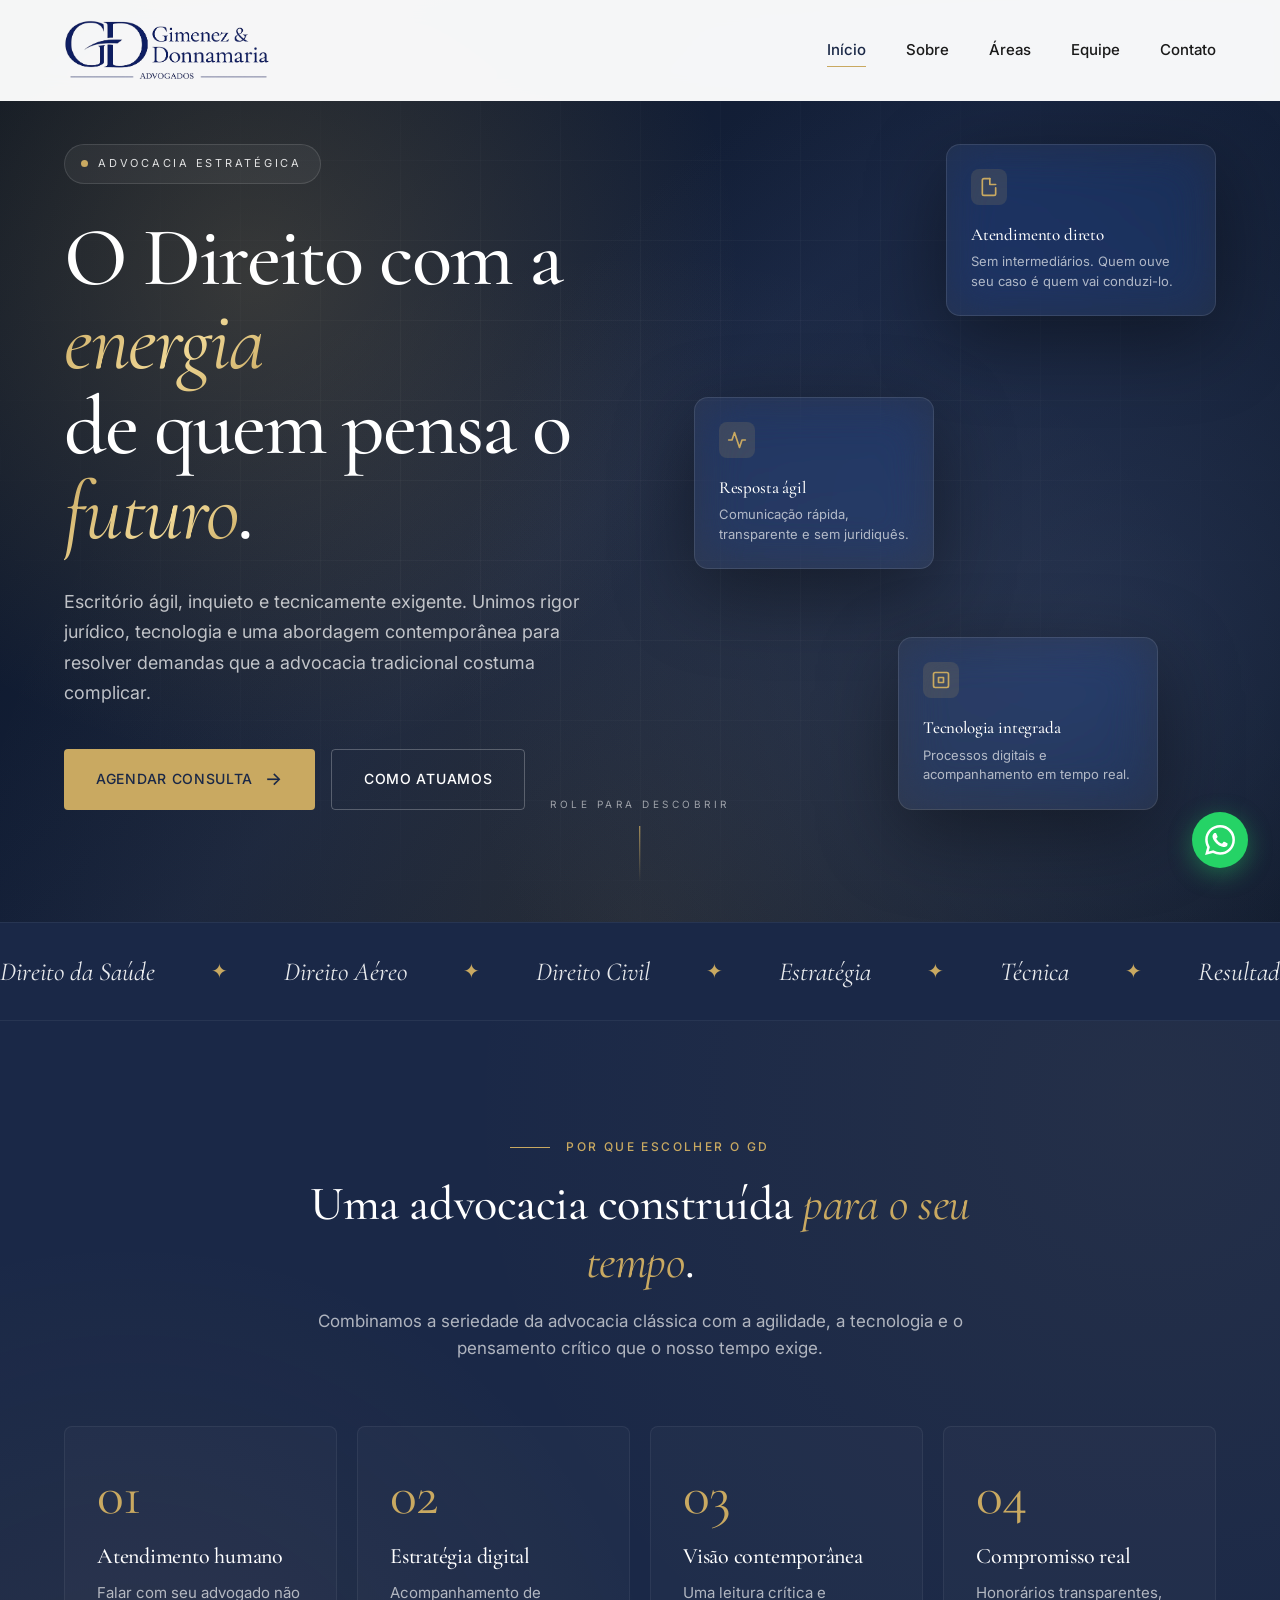
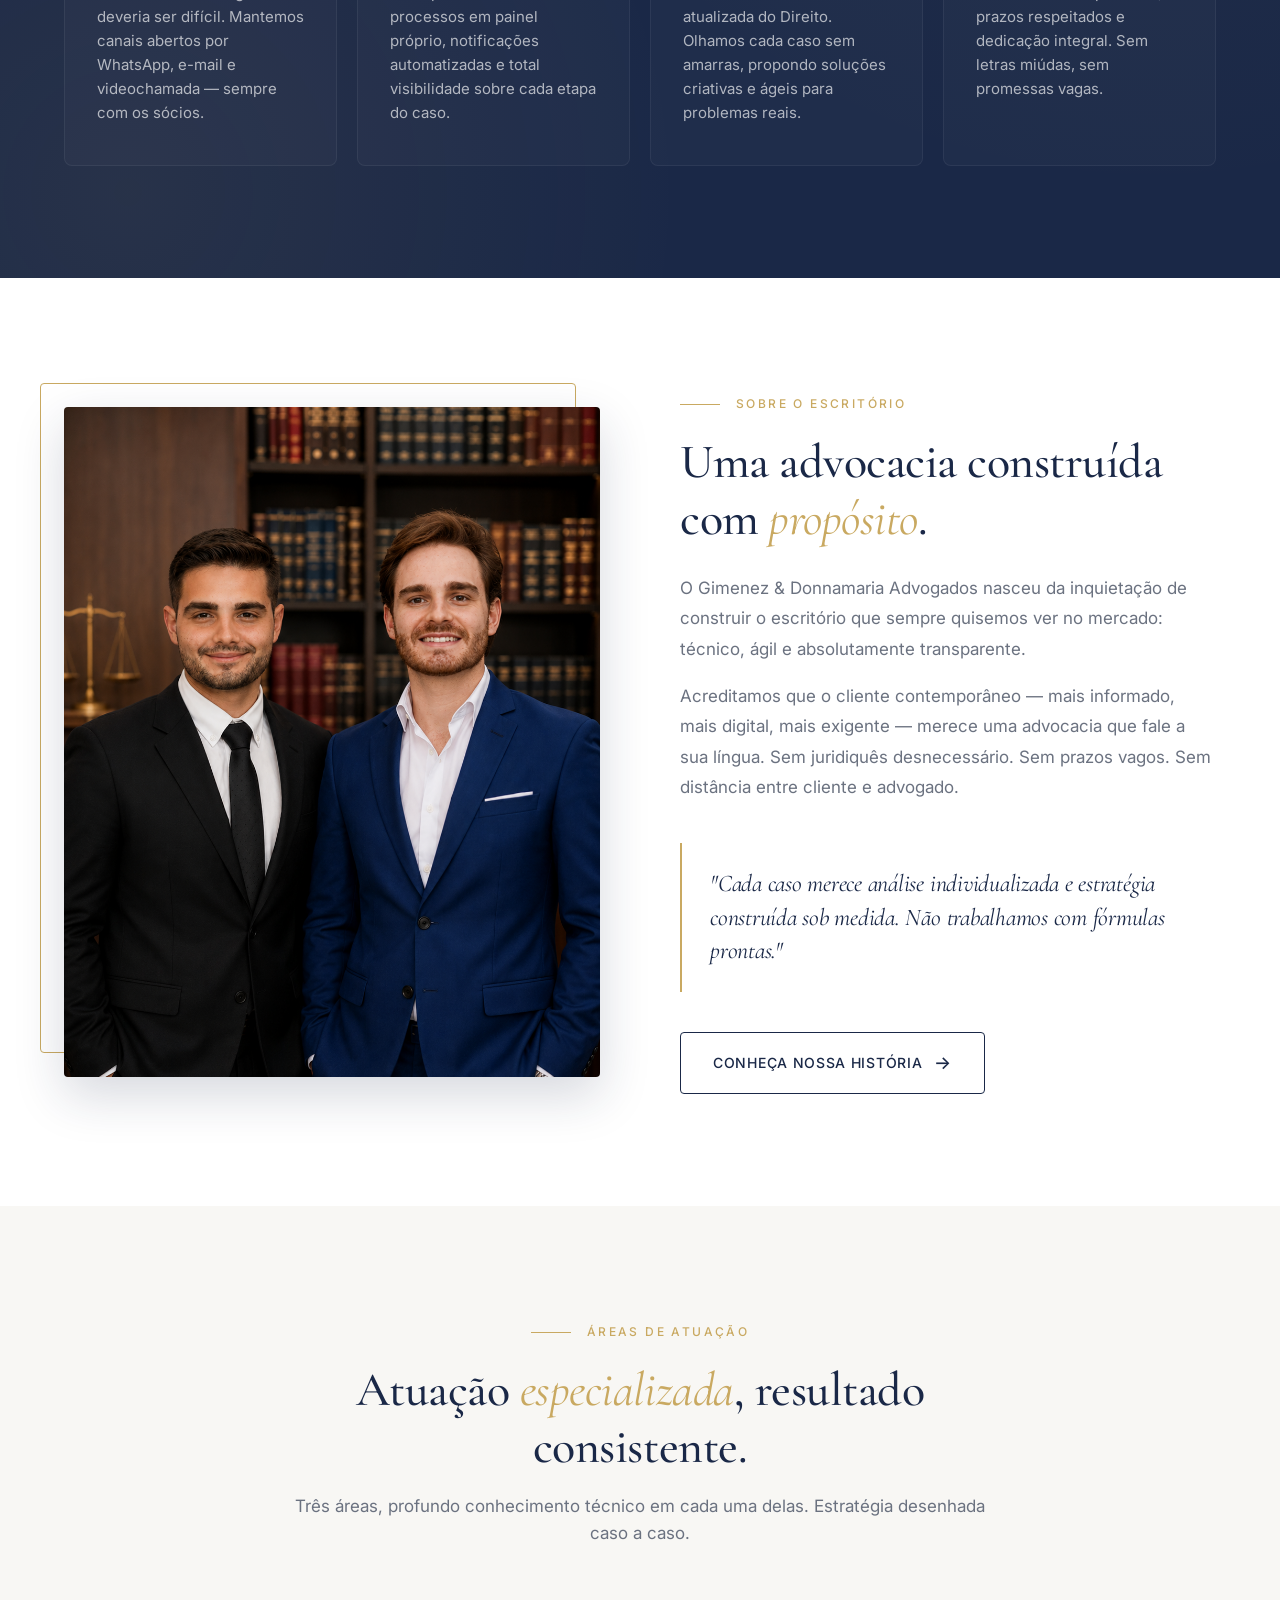
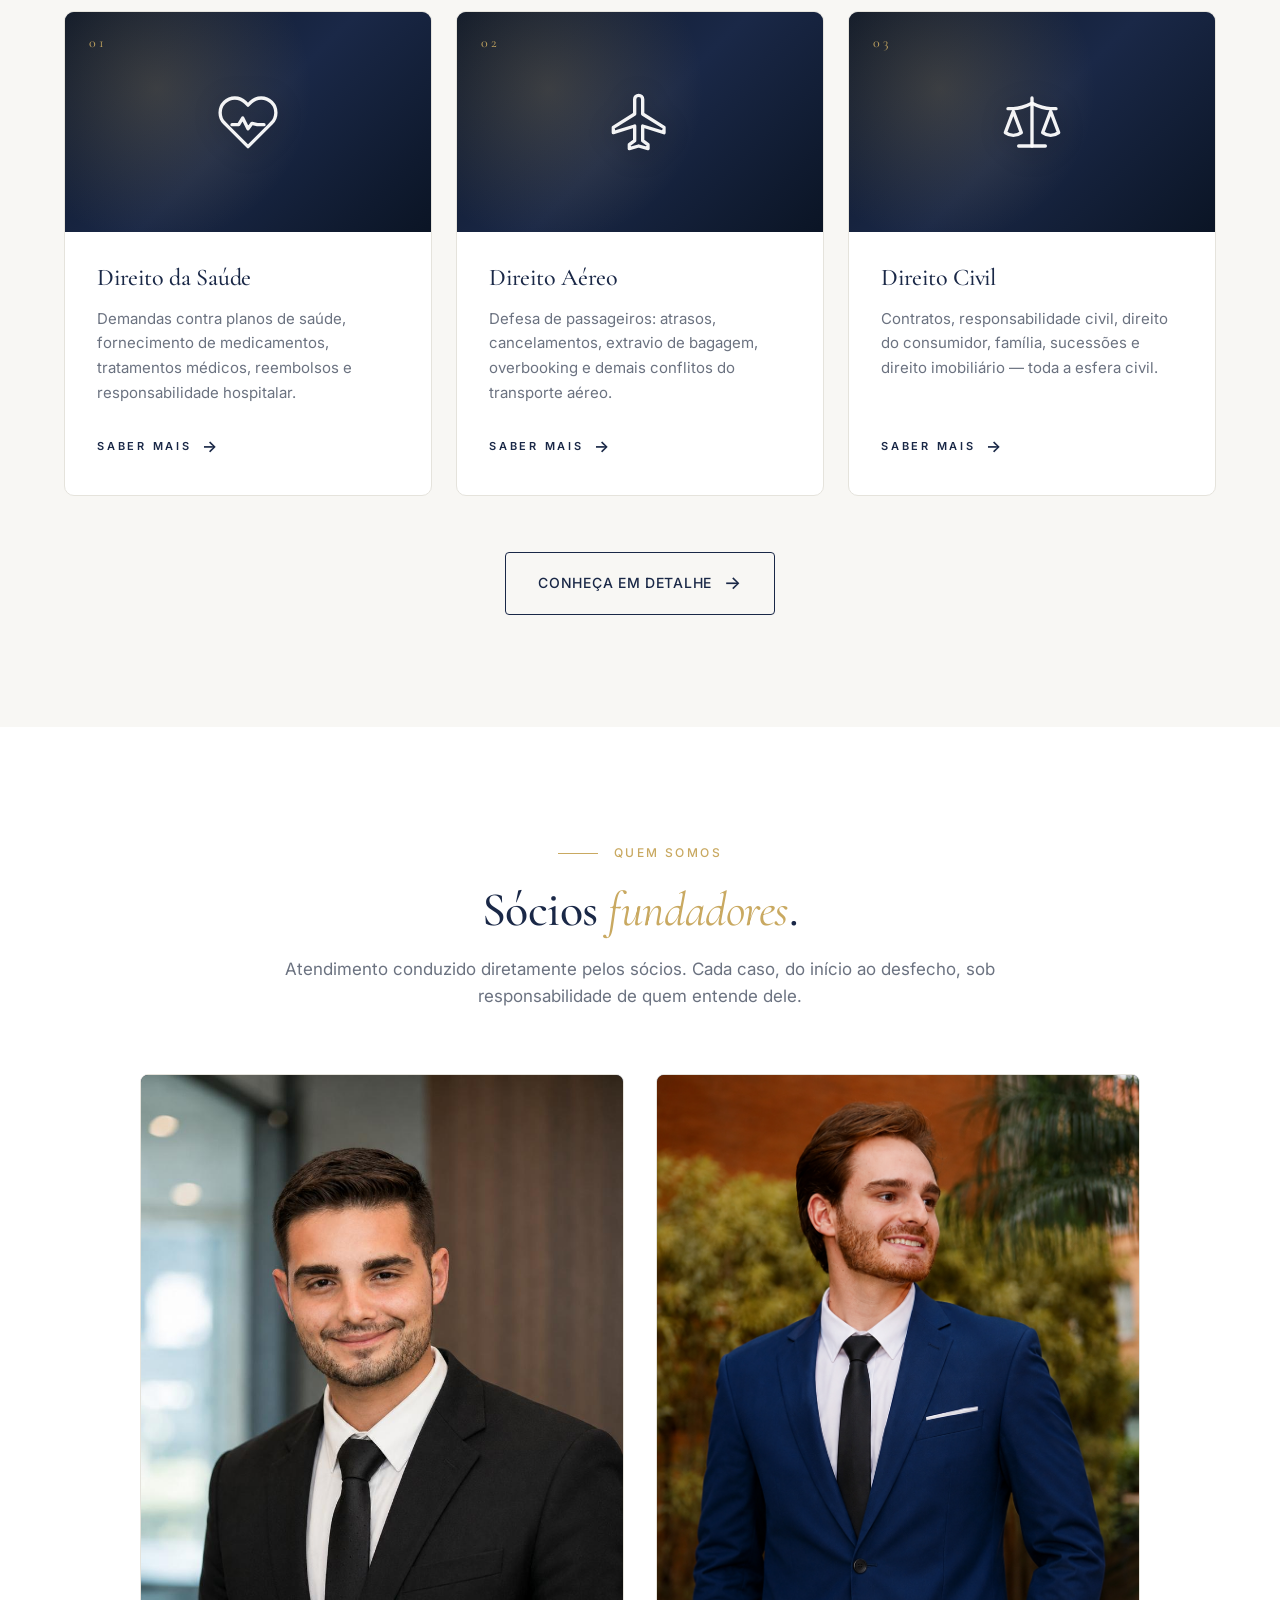
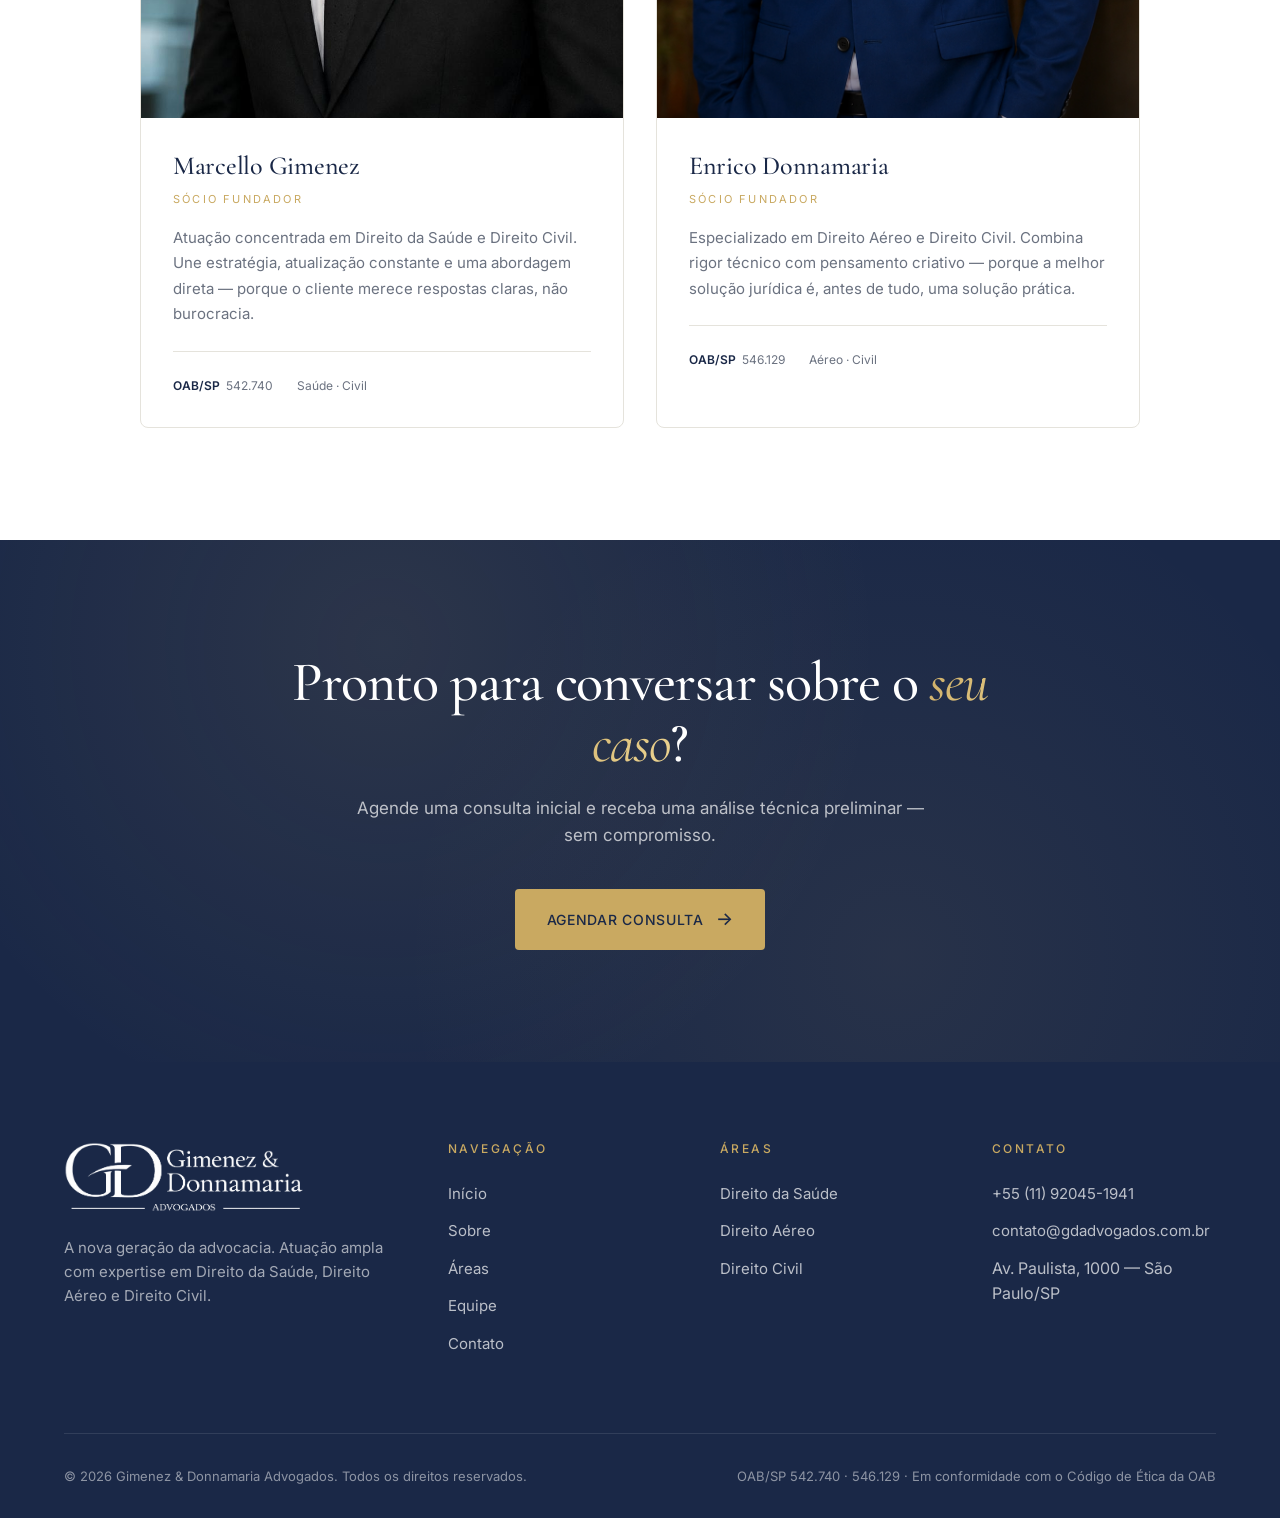
==== index.html @ 7b891963 "Site institucional Gimenez & Donnamaria Advogados Site estático em HTML/CSS para o escritório, com 5" ====
<!DOCTYPE html>
<html lang="pt-BR">
<head>
  <meta charset="UTF-8">
  <meta name="viewport" content="width=device-width, initial-scale=1.0">
  <meta name="description" content="Gimenez & Donnamaria Advogados — a nova geração da advocacia. Técnica, agilidade e inovação no Direito da Saúde, Direito Aéreo e Direito Civil.">
  <title>Gimenez &amp; Donnamaria Advogados &mdash; Nova geração da advocacia</title>
  <link rel="stylesheet" href="css/style.css">
  <link rel="preconnect" href="https://fonts.googleapis.com">
  <link rel="preconnect" href="https://fonts.gstatic.com" crossorigin>
</head>
<body>

  <!-- ====== HEADER ====== -->
  <header class="site-header">
    <div class="container">
      <a href="index.html" class="logo" aria-label="Gimenez & Donnamaria Advogados">
        <img src="assets/logo.png" alt="Gimenez & Donnamaria Advogados" onerror="this.style.display='none'; this.nextElementSibling.style.display='block';">
        <span class="logo-fallback" style="display:none;">
          Gimenez &amp; Donnamaria
          <small>Advogados</small>
        </span>
      </a>

      <input type="checkbox" id="nav-toggle" class="menu-toggle" hidden>
      <label for="nav-toggle" class="menu-icon" aria-label="Abrir menu">
        <span></span><span></span><span></span>
      </label>

      <ul class="nav-menu">
        <li><a href="index.html" class="active">Início</a></li>
        <li><a href="sobre.html">Sobre</a></li>
        <li><a href="areas.html">Áreas</a></li>
        <li><a href="equipe.html">Equipe</a></li>
        <li><a href="contato.html">Contato</a></li>
      </ul>
    </div>
  </header>

  <!-- ====== HERO (dark + vídeo) ====== -->
  <section class="hero-dark">

    <!-- Vídeo de fundo. Coloque seu arquivo em assets/hero-video.mp4 -->
    <video class="hero-video" autoplay muted loop playsinline preload="metadata"
           poster="https://images.unsplash.com/photo-1486406146926-c627a92ad1ab?auto=format&fit=crop&w=2070&q=80">
      <source src="assets/hero-video.mp4" type="video/mp4">
    </video>

    <!-- Camadas de overlay -->
    <div class="hero-overlay"></div>
    <div class="hero-grid-lines"></div>
    <div class="hero-mesh"></div>

    <div class="container">
      <div class="hero-content-dark">
        <div class="hero-badge">
          <span class="dot"></span>
          <span>Advocacia estratégica</span>
        </div>

        <h1>
          O Direito com a <em>energia</em><br>
          de quem pensa o <em>futuro</em>.
        </h1>

        <p class="hero-lead">
          Escritório ágil, inquieto e tecnicamente exigente. Unimos rigor jurídico, tecnologia e uma abordagem contemporânea para resolver demandas que a advocacia tradicional costuma complicar.
        </p>

        <div class="hero-actions">
          <a href="contato.html" class="btn btn-primary btn-arrow">Agendar consulta</a>
          <a href="areas.html" class="btn btn-outline">Como atuamos</a>
        </div>
      </div>

      <!-- Cards flutuantes glass -->
      <div class="hero-cards" aria-hidden="true">
        <div class="hero-card hero-card-1">
          <div class="hero-card-icon">
            <svg viewBox="0 0 24 24" fill="none" stroke="currentColor" stroke-width="2" stroke-linecap="round" stroke-linejoin="round">
              <polyline points="13 2 13 9 20 9"/>
              <path d="M20 13v7a2 2 0 01-2 2H6a2 2 0 01-2-2V4a2 2 0 012-2h7"/>
            </svg>
          </div>
          <div class="hero-card-title">Atendimento direto</div>
          <p class="hero-card-desc">Sem intermediários. Quem ouve seu caso é quem vai conduzi-lo.</p>
        </div>

        <div class="hero-card hero-card-2">
          <div class="hero-card-icon">
            <svg viewBox="0 0 24 24" fill="none" stroke="currentColor" stroke-width="2" stroke-linecap="round" stroke-linejoin="round">
              <polyline points="22 12 18 12 15 21 9 3 6 12 2 12"/>
            </svg>
          </div>
          <div class="hero-card-title">Resposta ágil</div>
          <p class="hero-card-desc">Comunicação rápida, transparente e sem juridiquês.</p>
        </div>

        <div class="hero-card hero-card-3">
          <div class="hero-card-icon">
            <svg viewBox="0 0 24 24" fill="none" stroke="currentColor" stroke-width="2" stroke-linecap="round" stroke-linejoin="round">
              <rect x="3" y="3" width="18" height="18" rx="2"/>
              <path d="M9 9h6v6H9z"/>
            </svg>
          </div>
          <div class="hero-card-title">Tecnologia integrada</div>
          <p class="hero-card-desc">Processos digitais e acompanhamento em tempo real.</p>
        </div>
      </div>
    </div>

    <div class="hero-scroll" aria-hidden="true">
      <span>Role para descobrir</span>
    </div>
  </section>

  <!-- ====== MARQUEE ====== -->
  <div class="marquee" aria-hidden="true">
    <div class="marquee-track">
      <span>Direito da Saúde</span><span class="sep">✦</span>
      <span>Direito Aéreo</span><span class="sep">✦</span>
      <span>Direito Civil</span><span class="sep">✦</span>
      <span>Estratégia</span><span class="sep">✦</span>
      <span>Técnica</span><span class="sep">✦</span>
      <span>Resultado</span><span class="sep">✦</span>
      <span>Direito da Saúde</span><span class="sep">✦</span>
      <span>Direito Aéreo</span><span class="sep">✦</span>
      <span>Direito Civil</span><span class="sep">✦</span>
      <span>Estratégia</span><span class="sep">✦</span>
      <span>Técnica</span><span class="sep">✦</span>
      <span>Resultado</span><span class="sep">✦</span>
    </div>
  </div>

  <!-- ====== DIFERENCIAIS / Nova Geração ====== -->
  <section class="diferenciais">
    <div class="container">
      <div class="section-header reveal">
        <span class="eyebrow">Por que escolher o GD</span>
        <h2>Uma advocacia construída <em style="font-family:var(--serif);font-style:italic;color:var(--gold);font-weight:400;">para o seu tempo</em>.</h2>
        <p>Combinamos a seriedade da advocacia clássica com a agilidade, a tecnologia e o pensamento crítico que o nosso tempo exige.</p>
      </div>

      <div class="dif-grid">
        <article class="dif-card reveal">
          <div class="dif-number">01</div>
          <h3>Atendimento humano</h3>
          <p>Falar com seu advogado não deveria ser difícil. Mantemos canais abertos por WhatsApp, e-mail e videochamada — sempre com os sócios.</p>
        </article>

        <article class="dif-card reveal">
          <div class="dif-number">02</div>
          <h3>Estratégia digital</h3>
          <p>Acompanhamento de processos em painel próprio, notificações automatizadas e total visibilidade sobre cada etapa do caso.</p>
        </article>

        <article class="dif-card reveal">
          <div class="dif-number">03</div>
          <h3>Visão contemporânea</h3>
          <p>Uma leitura crítica e atualizada do Direito. Olhamos cada caso sem amarras, propondo soluções criativas e ágeis para problemas reais.</p>
        </article>

        <article class="dif-card reveal">
          <div class="dif-number">04</div>
          <h3>Compromisso real</h3>
          <p>Honorários transparentes, prazos respeitados e dedicação integral. Sem letras miúdas, sem promessas vagas.</p>
        </article>
      </div>
    </div>
  </section>

  <!-- ====== SOBRE PREVIEW ====== -->
  <section class="about-preview">
    <div class="container">
      <div class="about-grid">
        <div class="about-image reveal">
          <img src="assets/socios.png" alt="Marcello Gimenez e Enrico Donnamaria — sócios fundadores do Gimenez & Donnamaria Advogados">
        </div>
        <div class="about-content reveal">
          <span class="eyebrow">Sobre o escritório</span>
          <h2>Uma advocacia construída com <em style="font-family:var(--serif);font-style:italic;color:var(--gold);font-weight:400;">propósito</em>.</h2>
          <p>
            O Gimenez &amp; Donnamaria Advogados nasceu da inquietação de construir o escritório que sempre quisemos ver no mercado: técnico, ágil e absolutamente transparente.
          </p>
          <p>
            Acreditamos que o cliente contemporâneo &mdash; mais informado, mais digital, mais exigente &mdash; merece uma advocacia que fale a sua língua. Sem juridiquês desnecessário. Sem prazos vagos. Sem distância entre cliente e advogado.
          </p>

          <blockquote class="about-quote">
            "Cada caso merece análise individualizada e estratégia construída sob medida. Não trabalhamos com fórmulas prontas."
          </blockquote>

          <div style="margin-top: 2.5rem;">
            <a href="sobre.html" class="btn btn-outline btn-arrow">Conheça nossa história</a>
          </div>
        </div>
      </div>
    </div>
  </section>

  <!-- ====== ÁREAS ====== -->
  <section class="areas">
    <div class="container">
      <div class="section-header reveal">
        <span class="eyebrow">Áreas de atuação</span>
        <h2>Atuação <em style="font-family:var(--serif);font-style:italic;color:var(--gold);font-weight:400;">especializada</em>, resultado consistente.</h2>
        <p>Três áreas, profundo conhecimento técnico em cada uma delas. Estratégia desenhada caso a caso.</p>
      </div>

      <div class="areas-grid-rich">
        <a href="areas.html#saude" class="area-card-rich reveal">
          <div class="area-card-rich-visual" style="background-image: url('https://images.unsplash.com/photo-1576091160399-112ba8d25d1d?auto=format&amp;fit=crop&amp;w=1200&amp;q=80')">
            <span class="area-card-rich-num">01</span>
            <svg class="area-card-rich-icon" viewBox="0 0 24 24" fill="none" stroke="currentColor" stroke-width="1.25" stroke-linecap="round" stroke-linejoin="round" aria-hidden="true">
              <path d="M20.84 4.61a5.5 5.5 0 00-7.78 0L12 5.67l-1.06-1.06a5.5 5.5 0 00-7.78 7.78l1.06 1.06L12 21.23l7.78-7.78 1.06-1.06a5.5 5.5 0 000-7.78z"/>
              <polyline points="6 13 8.5 13 10 10.5 12 14.5 13.5 12.5 15.5 13 18 13"/>
            </svg>
          </div>
          <div class="area-card-rich-body">
            <h3>Direito da Saúde</h3>
            <p>Demandas contra planos de saúde, fornecimento de medicamentos, tratamentos médicos, reembolsos e responsabilidade hospitalar.</p>
            <span class="area-card-rich-link">Saber mais</span>
          </div>
        </a>

        <a href="areas.html#aereo" class="area-card-rich reveal">
          <div class="area-card-rich-visual" style="background-image: url('https://images.unsplash.com/photo-1436491865332-7a61a109cc05?auto=format&amp;fit=crop&amp;w=1200&amp;q=80')">
            <span class="area-card-rich-num">02</span>
            <svg class="area-card-rich-icon" viewBox="0 0 24 24" fill="none" stroke="currentColor" stroke-width="1.25" stroke-linecap="round" stroke-linejoin="round" aria-hidden="true">
              <path d="M21 16v-2L13 9V3.5a1.5 1.5 0 00-3 0V9L2 14v2l8-2.5V19l-2 1.5V22l3.5-1 3.5 1v-1.5L13 19v-5.5L21 16z"/>
            </svg>
          </div>
          <div class="area-card-rich-body">
            <h3>Direito Aéreo</h3>
            <p>Defesa de passageiros: atrasos, cancelamentos, extravio de bagagem, overbooking e demais conflitos do transporte aéreo.</p>
            <span class="area-card-rich-link">Saber mais</span>
          </div>
        </a>

        <a href="areas.html#civil" class="area-card-rich reveal">
          <div class="area-card-rich-visual" style="background-image: url('https://images.unsplash.com/photo-1589994965851-a8f479c573a9?auto=format&amp;fit=crop&amp;w=1200&amp;q=80')">
            <span class="area-card-rich-num">03</span>
            <svg class="area-card-rich-icon" viewBox="0 0 24 24" fill="none" stroke="currentColor" stroke-width="1.25" stroke-linecap="round" stroke-linejoin="round" aria-hidden="true">
              <path d="M16 16l3-8 3 8c-.87.65-1.92 1-3 1s-2.13-.35-3-1z"/>
              <path d="M2 16l3-8 3 8c-.87.65-1.92 1-3 1s-2.13-.35-3-1z"/>
              <path d="M7 21h10"/>
              <path d="M12 3v18"/>
              <path d="M3 7h2c2 0 5-1 7-2 2 1 5 2 7 2h2"/>
            </svg>
          </div>
          <div class="area-card-rich-body">
            <h3>Direito Civil</h3>
            <p>Contratos, responsabilidade civil, direito do consumidor, família, sucessões e direito imobiliário &mdash; toda a esfera civil.</p>
            <span class="area-card-rich-link">Saber mais</span>
          </div>
        </a>
      </div>

      <div style="text-align:center; margin-top: 3.5rem;">
        <a href="areas.html" class="btn btn-outline btn-arrow">Conheça em detalhe</a>
      </div>
    </div>
  </section>

  <!-- ====== EQUIPE ====== -->
  <section class="team">
    <div class="container">
      <div class="section-header reveal">
        <span class="eyebrow">Quem somos</span>
        <h2>Sócios <em style="font-family:var(--serif);font-style:italic;color:var(--gold);font-weight:400;">fundadores</em>.</h2>
        <p>Atendimento conduzido diretamente pelos sócios. Cada caso, do início ao desfecho, sob responsabilidade de quem entende dele.</p>
      </div>

      <div class="team-grid-modern">
        <div class="team-card-modern reveal">
          <div class="team-photo-modern">
            <img src="assets/marcello.jpg" alt="Marcello Gimenez — Sócio fundador">
          </div>
          <div class="team-info">
            <h3>Marcello Gimenez</h3>
            <span class="team-role">Sócio fundador</span>
            <p>Atuação concentrada em Direito da Saúde e Direito Civil. Une estratégia, atualização constante e uma abordagem direta &mdash; porque o cliente merece respostas claras, não burocracia.</p>
            <div class="team-meta">
              <span><strong>OAB/SP</strong> 542.740</span>
              <span>Saúde &middot; Civil</span>
            </div>
          </div>
        </div>

        <div class="team-card-modern reveal">
          <div class="team-photo-modern">
            <img src="assets/enrico.png" alt="Enrico Donnamaria — Sócio fundador">
          </div>
          <div class="team-info">
            <h3>Enrico Donnamaria</h3>
            <span class="team-role">Sócio fundador</span>
            <p>Especializado em Direito Aéreo e Direito Civil. Combina rigor técnico com pensamento criativo &mdash; porque a melhor solução jurídica é, antes de tudo, uma solução prática.</p>
            <div class="team-meta">
              <span><strong>OAB/SP</strong> 546.129</span>
              <span>Aéreo &middot; Civil</span>
            </div>
          </div>
        </div>
      </div>
    </div>
  </section>

  <!-- ====== CTA ====== -->
  <section class="cta-band">
    <div class="container">
      <div class="reveal">
        <h2>Pronto para conversar sobre o <em>seu caso</em>?</h2>
        <p>Agende uma consulta inicial e receba uma análise técnica preliminar &mdash; sem compromisso.</p>
        <a href="contato.html" class="btn btn-primary btn-arrow">Agendar consulta</a>
      </div>
    </div>
  </section>

  <!-- ====== FOOTER ====== -->
  <footer class="site-footer">
    <div class="container">
      <div class="footer-grid">
        <div class="footer-brand">
          <img src="assets/logo.png" alt="Gimenez & Donnamaria Advogados" onerror="this.style.display='none';">
          <p>A nova geração da advocacia. Atuação ampla com expertise em Direito da Saúde, Direito Aéreo e Direito Civil.</p>
        </div>

        <div>
          <h4 class="footer-title">Navegação</h4>
          <ul class="footer-links">
            <li><a href="index.html">Início</a></li>
            <li><a href="sobre.html">Sobre</a></li>
            <li><a href="areas.html">Áreas</a></li>
            <li><a href="equipe.html">Equipe</a></li>
            <li><a href="contato.html">Contato</a></li>
          </ul>
        </div>

        <div>
          <h4 class="footer-title">Áreas</h4>
          <ul class="footer-links">
            <li><a href="areas.html#saude">Direito da Saúde</a></li>
            <li><a href="areas.html#aereo">Direito Aéreo</a></li>
            <li><a href="areas.html#civil">Direito Civil</a></li>
          </ul>
        </div>

        <div>
          <h4 class="footer-title">Contato</h4>
          <ul class="footer-links">
            <li><a href="tel:+5511920451941">+55 (11) 92045-1941</a></li>
            <li><a href="mailto:contato@gdadvogados.com.br">contato@gdadvogados.com.br</a></li>
            <li>Av. Paulista, 1000 — São Paulo/SP</li>
          </ul>
        </div>
      </div>

      <div class="footer-bottom">
        <div>&copy; 2026 Gimenez &amp; Donnamaria Advogados. Todos os direitos reservados.</div>
        <div>OAB/SP 542.740 &middot; 546.129 &middot; Em conformidade com o Código de Ética da OAB</div>
      </div>
    </div>
  </footer>

  <!-- ====== WHATSAPP FLOAT ====== -->
  <a href="https://wa.me/5511920451941?text=Ol%C3%A1!%20Gostaria%20de%20mais%20informa%C3%A7%C3%B5es."
     class="whatsapp-float"
     target="_blank"
     rel="noopener"
     aria-label="Fale conosco pelo WhatsApp">
    <svg viewBox="0 0 24 24" fill="currentColor" aria-hidden="true">
      <path d="M17.472 14.382c-.297-.149-1.758-.867-2.03-.967-.273-.099-.471-.148-.67.15-.197.297-.767.966-.94 1.164-.173.199-.347.223-.644.075-.297-.15-1.255-.463-2.39-1.475-.883-.788-1.48-1.761-1.653-2.059-.173-.297-.018-.458.13-.606.134-.133.298-.347.446-.52.149-.174.198-.298.298-.497.099-.198.05-.371-.025-.52-.075-.149-.669-1.612-.916-2.207-.242-.579-.487-.5-.669-.51-.173-.008-.371-.01-.57-.01-.198 0-.52.074-.792.372-.272.297-1.04 1.016-1.04 2.479 0 1.462 1.065 2.875 1.213 3.074.149.198 2.096 3.2 5.077 4.487.709.306 1.262.489 1.694.625.712.227 1.36.195 1.871.118.571-.085 1.758-.719 2.006-1.413.248-.694.248-1.289.173-1.413-.074-.124-.272-.198-.57-.347m-5.421 7.403h-.004a9.87 9.87 0 01-5.031-1.378l-.361-.214-3.741.982.998-3.648-.235-.374a9.86 9.86 0 01-1.51-5.26c.001-5.45 4.436-9.884 9.888-9.884 2.64 0 5.122 1.03 6.988 2.898a9.825 9.825 0 012.893 6.994c-.003 5.45-4.437 9.884-9.885 9.884m8.413-18.297A11.815 11.815 0 0012.05 0C5.495 0 .16 5.335.157 11.892c0 2.096.547 4.142 1.588 5.945L.057 24l6.305-1.654a11.882 11.882 0 005.683 1.448h.005c6.554 0 11.89-5.335 11.893-11.893a11.821 11.821 0 00-3.48-8.413z"/>
    </svg>
  </a>

</body>
</html>
---- css/style.css ----
/* ============================================
   GIMENEZ & DONNAMARIA ADVOGADOS
   Folha de estilos principal
   ============================================ */

@import url('https://fonts.googleapis.com/css2?family=Cormorant+Garamond:wght@400;500;600;700&family=Inter:wght@300;400;500;600&display=swap');

/* ------- Reset & base ------- */
*, *::before, *::after { box-sizing: border-box; margin: 0; padding: 0; }

:root {
  --navy: #1a2847;
  --navy-light: #2c3e6b;
  --navy-soft: #4a5d8a;
  --gold: #c9a961;
  --gold-light: #d9bd7b;
  --bg: #ffffff;
  --bg-soft: #f8f7f4;
  --bg-muted: #eeece6;
  --text: #1a1a1a;
  --text-muted: #6b7280;
  --border: #e5e3dc;
  --shadow-sm: 0 2px 12px rgba(26, 40, 71, 0.06);
  --shadow-md: 0 8px 30px rgba(26, 40, 71, 0.08);
  --shadow-lg: 0 20px 60px rgba(26, 40, 71, 0.12);

  --serif: 'Cormorant Garamond', Georgia, serif;
  --sans: 'Inter', -apple-system, BlinkMacSystemFont, 'Segoe UI', sans-serif;

  --container: 1200px;
  --radius: 4px;

  --ease: cubic-bezier(0.4, 0, 0.2, 1);
  --ease-out: cubic-bezier(0.16, 1, 0.3, 1);
}

html { scroll-behavior: smooth; }

body {
  font-family: var(--sans);
  font-size: 16px;
  line-height: 1.6;
  color: var(--text);
  background: var(--bg);
  -webkit-font-smoothing: antialiased;
  -moz-osx-font-smoothing: grayscale;
}

img { max-width: 100%; display: block; }
a { color: inherit; text-decoration: none; transition: color 0.3s var(--ease); }
button { font-family: inherit; cursor: pointer; border: none; background: none; }

/* ------- Tipografia ------- */
h1, h2, h3, h4 {
  font-family: var(--serif);
  font-weight: 500;
  line-height: 1.2;
  color: var(--navy);
  letter-spacing: -0.01em;
}

h1 { font-size: clamp(2.5rem, 5vw, 4.5rem); }
h2 { font-size: clamp(2rem, 4vw, 3rem); }
h3 { font-size: clamp(1.5rem, 2.5vw, 2rem); }
h4 { font-size: 1.25rem; }

p { margin-bottom: 1rem; color: var(--text-muted); }

.eyebrow {
  font-family: var(--sans);
  font-size: 0.75rem;
  font-weight: 500;
  letter-spacing: 0.2em;
  text-transform: uppercase;
  color: var(--gold);
  margin-bottom: 1.25rem;
  display: inline-block;
  position: relative;
  padding-left: 3.5rem;
}
.eyebrow::before {
  content: '';
  position: absolute;
  left: 0;
  top: 50%;
  width: 2.5rem;
  height: 1px;
  background: var(--gold);
}

/* ------- Layout ------- */
.container {
  width: 100%;
  max-width: var(--container);
  margin: 0 auto;
  padding: 0 1.5rem;
}

section {
  padding: clamp(4rem, 10vw, 7rem) 0;
}

.section-header {
  max-width: 720px;
  margin: 0 auto 4rem;
  text-align: center;
}
.section-header p {
  margin-top: 1rem;
  font-size: 1.0625rem;
}

/* ------- Botões ------- */
.btn {
  display: inline-flex;
  align-items: center;
  gap: 0.75rem;
  padding: 1rem 2rem;
  font-size: 0.875rem;
  font-weight: 500;
  letter-spacing: 0.05em;
  text-transform: uppercase;
  border-radius: var(--radius);
  transition: all 0.4s var(--ease);
  position: relative;
  overflow: hidden;
}

.btn-primary {
  background: var(--navy);
  color: #fff;
}
.btn-primary:hover {
  background: var(--navy-light);
  transform: translateY(-2px);
  box-shadow: var(--shadow-md);
}

.btn-outline {
  border: 1px solid var(--navy);
  color: var(--navy);
}
.btn-outline:hover {
  background: var(--navy);
  color: #fff;
}

.btn-arrow::after {
  content: '→';
  font-size: 1.125rem;
  transition: transform 0.3s var(--ease);
}
.btn-arrow:hover::after {
  transform: translateX(4px);
}

/* ============================================
   HEADER / NAV
   ============================================ */
.site-header {
  position: fixed;
  top: 0;
  left: 0;
  right: 0;
  z-index: 100;
  background: rgba(255, 255, 255, 0.96);
  backdrop-filter: saturate(180%) blur(12px);
  -webkit-backdrop-filter: saturate(180%) blur(12px);
  border-bottom: 1px solid transparent;
  transition: border-color 0.3s var(--ease), padding 0.3s var(--ease);
}

.site-header .container {
  display: flex;
  align-items: center;
  justify-content: space-between;
  padding-top: 1.25rem;
  padding-bottom: 1.25rem;
}

.logo {
  display: flex;
  align-items: center;
  gap: 0.75rem;
  overflow: visible;
}
.logo img {
  height: 60px;
  width: auto;
  display: block;
}
.logo-fallback {
  font-family: var(--serif);
  font-size: 1.5rem;
  font-weight: 600;
  color: var(--navy);
  line-height: 1.1;
}
.logo-fallback small {
  display: block;
  font-family: var(--sans);
  font-size: 0.625rem;
  letter-spacing: 0.3em;
  color: var(--navy-soft);
  font-weight: 400;
  margin-top: 2px;
}

.nav-menu {
  display: flex;
  align-items: center;
  gap: 2.5rem;
  list-style: none;
}
.nav-menu a {
  font-size: 0.9375rem;
  font-weight: 500;
  color: var(--text);
  position: relative;
  padding: 0.5rem 0;
}
.nav-menu a::after {
  content: '';
  position: absolute;
  left: 0;
  bottom: 0;
  width: 0;
  height: 1px;
  background: var(--gold);
  transition: width 0.4s var(--ease);
}
.nav-menu a:hover,
.nav-menu a.active {
  color: var(--navy);
}
.nav-menu a:hover::after,
.nav-menu a.active::after {
  width: 100%;
}

/* Mobile menu toggle (CSS-only) */
.menu-toggle { display: none; }
.menu-icon {
  display: none;
  width: 28px;
  height: 20px;
  position: relative;
  cursor: pointer;
  z-index: 110;
}
.menu-icon span {
  position: absolute;
  left: 0;
  width: 100%;
  height: 2px;
  background: var(--navy);
  transition: all 0.3s var(--ease);
}
.menu-icon span:nth-child(1) { top: 0; }
.menu-icon span:nth-child(2) { top: 9px; }
.menu-icon span:nth-child(3) { top: 18px; }

#nav-toggle:checked ~ .menu-icon span:nth-child(1) {
  top: 9px;
  transform: rotate(45deg);
}
#nav-toggle:checked ~ .menu-icon span:nth-child(2) { opacity: 0; }
#nav-toggle:checked ~ .menu-icon span:nth-child(3) {
  top: 9px;
  transform: rotate(-45deg);
}

/* ============================================
   HERO
   ============================================ */
.hero {
  min-height: 92vh;
  display: flex;
  align-items: center;
  position: relative;
  background: linear-gradient(180deg, var(--bg) 0%, var(--bg-soft) 100%);
  padding-top: 8rem;
  padding-bottom: 4rem;
  overflow: hidden;
}

.hero::before {
  content: '';
  position: absolute;
  top: -10%;
  right: -10%;
  width: 60%;
  height: 80%;
  background: radial-gradient(circle, rgba(201, 169, 97, 0.08) 0%, transparent 60%);
  pointer-events: none;
}

.hero-content {
  max-width: 780px;
  position: relative;
  z-index: 2;
  animation: fadeUp 1s var(--ease-out) both;
}

.hero h1 {
  margin-bottom: 1.5rem;
  font-weight: 500;
}
.hero h1 em {
  font-style: italic;
  color: var(--gold);
  font-weight: 400;
}

.hero-lead {
  font-size: clamp(1.0625rem, 1.5vw, 1.25rem);
  line-height: 1.7;
  margin-bottom: 2.5rem;
  max-width: 620px;
  color: var(--text-muted);
}

.hero-actions {
  display: flex;
  gap: 1rem;
  flex-wrap: wrap;
}

.hero-meta {
  position: absolute;
  bottom: 3rem;
  right: 1.5rem;
  display: flex;
  align-items: center;
  gap: 1rem;
  font-size: 0.75rem;
  letter-spacing: 0.2em;
  text-transform: uppercase;
  color: var(--text-muted);
  writing-mode: vertical-rl;
  transform: rotate(180deg);
}
.hero-meta::before {
  content: '';
  width: 1px;
  height: 60px;
  background: var(--navy-soft);
  opacity: 0.4;
}

/* ============================================
   SOBRE (sobre nós destaque na home)
   ============================================ */
.about-preview {
  background: var(--bg);
}

.about-grid {
  display: grid;
  grid-template-columns: 1fr 1fr;
  gap: 5rem;
  align-items: center;
}

.about-image {
  position: relative;
  aspect-ratio: 4 / 5;
}
.about-image > img {
  width: 100%;
  height: 100%;
  object-fit: cover;
  object-position: center 30%;
  display: block;
  border-radius: var(--radius);
  position: relative;
  z-index: 1;
  box-shadow: 0 18px 50px rgba(26, 40, 71, 0.18);
}
.about-image::after {
  content: '';
  position: absolute;
  top: -1.5rem;
  left: -1.5rem;
  right: 1.5rem;
  bottom: 1.5rem;
  border: 1px solid var(--gold);
  border-radius: var(--radius);
  z-index: 0;
  pointer-events: none;
}

.about-content h2 { margin-bottom: 1.5rem; }
.about-content p { font-size: 1.0625rem; line-height: 1.8; }

.about-stats {
  display: grid;
  grid-template-columns: repeat(3, 1fr);
  gap: 2rem;
  margin-top: 3rem;
  padding-top: 3rem;
  border-top: 1px solid var(--border);
}
.about-stats .stat-number {
  font-family: var(--serif);
  font-size: 2.5rem;
  font-weight: 500;
  color: var(--navy);
  line-height: 1;
  margin-bottom: 0.5rem;
}
.about-stats .stat-label {
  font-size: 0.75rem;
  letter-spacing: 0.15em;
  text-transform: uppercase;
  color: var(--text-muted);
}

/* ============================================
   ÁREAS DE ATUAÇÃO
   ============================================ */
.areas {
  background: var(--bg-soft);
  position: relative;
}

.areas-grid {
  display: grid;
  grid-template-columns: repeat(auto-fit, minmax(280px, 1fr));
  gap: 1.5rem;
}

.area-card {
  background: var(--bg);
  padding: 2.5rem 2rem;
  border-radius: var(--radius);
  border: 1px solid var(--border);
  transition: all 0.5s var(--ease-out);
  position: relative;
  overflow: hidden;
}
.area-card::before {
  content: '';
  position: absolute;
  top: 0;
  left: 0;
  width: 100%;
  height: 2px;
  background: var(--gold);
  transform: scaleX(0);
  transform-origin: left;
  transition: transform 0.5s var(--ease-out);
}
.area-card:hover {
  transform: translateY(-6px);
  box-shadow: var(--shadow-lg);
  border-color: transparent;
}
.area-card:hover::before {
  transform: scaleX(1);
}

.area-icon {
  width: 48px;
  height: 48px;
  margin-bottom: 1.5rem;
  color: var(--navy);
  opacity: 0.9;
}
.area-card h3 {
  font-size: 1.375rem;
  margin-bottom: 1rem;
}
.area-card p { font-size: 0.9375rem; margin-bottom: 0; }

/* ============================================
   EQUIPE
   ============================================ */
.team {
  background: var(--bg);
}

.team-grid {
  display: grid;
  grid-template-columns: repeat(2, 1fr);
  gap: 3rem;
  max-width: 900px;
  margin: 0 auto;
}

.team-card {
  text-align: center;
}

.team-photo {
  aspect-ratio: 3 / 4;
  background: linear-gradient(135deg, var(--bg-muted) 0%, var(--bg-soft) 100%);
  border-radius: var(--radius);
  margin-bottom: 1.75rem;
  position: relative;
  overflow: hidden;
  display: flex;
  align-items: center;
  justify-content: center;
  transition: transform 0.5s var(--ease-out);
}
.team-photo::after {
  content: '';
  position: absolute;
  inset: 0;
  background: linear-gradient(180deg, transparent 60%, rgba(26, 40, 71, 0.08) 100%);
}
.team-card:hover .team-photo {
  transform: translateY(-4px);
}

.team-photo .placeholder-icon {
  width: 60px;
  height: 60px;
  color: var(--navy-soft);
  opacity: 0.4;
}

.team-card h3 {
  font-size: 1.5rem;
  margin-bottom: 0.25rem;
}
.team-role {
  font-size: 0.75rem;
  letter-spacing: 0.2em;
  text-transform: uppercase;
  color: var(--gold);
  margin-bottom: 1rem;
  display: block;
}
.team-bio {
  font-size: 0.9375rem;
  line-height: 1.7;
  max-width: 380px;
  margin: 0 auto;
}

/* ============================================
   CTA BAND
   ============================================ */
.cta-band {
  background: var(--navy);
  color: #fff;
  text-align: center;
  position: relative;
  overflow: hidden;
}
.cta-band::before {
  content: '';
  position: absolute;
  inset: 0;
  background:
    radial-gradient(circle at 30% 20%, rgba(201, 169, 97, 0.1) 0%, transparent 50%),
    radial-gradient(circle at 70% 80%, rgba(201, 169, 97, 0.08) 0%, transparent 50%);
}
.cta-band > .container { position: relative; z-index: 2; }
.cta-band h2 {
  color: #fff;
  margin-bottom: 1rem;
}
.cta-band p {
  color: rgba(255, 255, 255, 0.7);
  max-width: 580px;
  margin: 0 auto 2.5rem;
  font-size: 1.0625rem;
}
.cta-band .btn-primary {
  background: var(--gold);
  color: var(--navy);
}
.cta-band .btn-primary:hover { background: var(--gold-light); }

/* ============================================
   CONTATO
   ============================================ */
.contact-grid {
  display: grid;
  grid-template-columns: 1fr 1.2fr;
  gap: 4rem;
  align-items: start;
}

.contact-info h2 { margin-bottom: 1.5rem; }
.contact-info > p {
  font-size: 1.0625rem;
  margin-bottom: 2.5rem;
}

.contact-item {
  display: flex;
  gap: 1.25rem;
  padding: 1.25rem 0;
  border-top: 1px solid var(--border);
}
.contact-item:last-child { border-bottom: 1px solid var(--border); }

.contact-item-icon {
  width: 24px;
  height: 24px;
  color: var(--navy);
  flex-shrink: 0;
  margin-top: 2px;
}
.contact-item-label {
  font-size: 0.75rem;
  letter-spacing: 0.15em;
  text-transform: uppercase;
  color: var(--text-muted);
  margin-bottom: 0.25rem;
}
.contact-item-value {
  font-size: 1rem;
  color: var(--text);
  font-weight: 500;
}
.contact-item-value a:hover { color: var(--gold); }

/* Form */
.contact-form {
  background: var(--bg-soft);
  padding: 3rem;
  border-radius: var(--radius);
}
.form-group {
  margin-bottom: 1.5rem;
}
.form-row {
  display: grid;
  grid-template-columns: 1fr 1fr;
  gap: 1rem;
}
.form-label {
  display: block;
  font-size: 0.75rem;
  letter-spacing: 0.15em;
  text-transform: uppercase;
  color: var(--text-muted);
  margin-bottom: 0.5rem;
  font-weight: 500;
}
.form-control {
  width: 100%;
  padding: 0.875rem 1rem;
  border: 1px solid var(--border);
  background: var(--bg);
  border-radius: var(--radius);
  font-family: inherit;
  font-size: 0.9375rem;
  color: var(--text);
  transition: border-color 0.3s var(--ease), box-shadow 0.3s var(--ease);
}
.form-control:focus {
  outline: none;
  border-color: var(--navy);
  box-shadow: 0 0 0 3px rgba(26, 40, 71, 0.08);
}
textarea.form-control {
  resize: vertical;
  min-height: 140px;
}
.form-submit {
  width: 100%;
  justify-content: center;
}

/* ============================================
   PAGE HEADER (Sobre, Áreas, Equipe, Contato)
   ============================================ */
.page-header {
  padding: 10rem 0 4rem;
  background: linear-gradient(180deg, var(--bg) 0%, var(--bg-soft) 100%);
  text-align: center;
  position: relative;
  overflow: hidden;
}
.page-header::before {
  content: '';
  position: absolute;
  top: -20%;
  left: 50%;
  transform: translateX(-50%);
  width: 800px;
  height: 800px;
  background: radial-gradient(circle, rgba(201, 169, 97, 0.06) 0%, transparent 60%);
  pointer-events: none;
}
.page-header > .container { position: relative; }
.page-header h1 {
  font-size: clamp(2.5rem, 5vw, 4rem);
  margin-bottom: 1rem;
}
.page-header p {
  max-width: 640px;
  margin: 0 auto;
  font-size: 1.0625rem;
}

.breadcrumb {
  font-size: 0.75rem;
  letter-spacing: 0.2em;
  text-transform: uppercase;
  color: var(--text-muted);
  margin-bottom: 1.5rem;
}
.breadcrumb a:hover { color: var(--navy); }
.breadcrumb span { color: var(--gold); }

/* ============================================
   FOOTER
   ============================================ */
.site-footer {
  background: var(--navy);
  color: rgba(255, 255, 255, 0.7);
  padding: 5rem 0 2rem;
}

.footer-grid {
  display: grid;
  grid-template-columns: 1.5fr 1fr 1fr 1fr;
  gap: 3rem;
  margin-bottom: 4rem;
}

.footer-brand img {
  height: 70px;
  width: auto;
  margin-bottom: 1.5rem;
  filter: brightness(0) invert(1);
}
.footer-brand p {
  font-size: 0.9375rem;
  color: rgba(255, 255, 255, 0.6);
  max-width: 320px;
}

.footer-title {
  font-family: var(--sans);
  font-size: 0.75rem;
  letter-spacing: 0.2em;
  text-transform: uppercase;
  color: var(--gold);
  margin-bottom: 1.5rem;
  font-weight: 500;
}

.footer-links {
  list-style: none;
}
.footer-links li { margin-bottom: 0.75rem; }
.footer-links a {
  font-size: 0.9375rem;
  color: rgba(255, 255, 255, 0.7);
}
.footer-links a:hover { color: var(--gold); }

.footer-bottom {
  padding-top: 2rem;
  border-top: 1px solid rgba(255, 255, 255, 0.1);
  display: flex;
  justify-content: space-between;
  align-items: center;
  font-size: 0.8125rem;
  color: rgba(255, 255, 255, 0.5);
  flex-wrap: wrap;
  gap: 1rem;
}

/* ============================================
   WHATSAPP FLOATING BUTTON
   ============================================ */
.whatsapp-float {
  position: fixed;
  bottom: 2rem;
  right: 2rem;
  width: 56px;
  height: 56px;
  background: #25D366;
  border-radius: 50%;
  display: flex;
  align-items: center;
  justify-content: center;
  box-shadow: 0 6px 24px rgba(37, 211, 102, 0.4);
  z-index: 90;
  transition: transform 0.3s var(--ease), box-shadow 0.3s var(--ease);
  animation: pulse 2.5s infinite;
}
.whatsapp-float:hover {
  transform: scale(1.08);
  box-shadow: 0 8px 32px rgba(37, 211, 102, 0.5);
}
.whatsapp-float svg {
  width: 30px;
  height: 30px;
  color: #fff;
}

@keyframes pulse {
  0%, 100% { box-shadow: 0 6px 24px rgba(37, 211, 102, 0.4), 0 0 0 0 rgba(37, 211, 102, 0.4); }
  50% { box-shadow: 0 6px 24px rgba(37, 211, 102, 0.4), 0 0 0 12px rgba(37, 211, 102, 0); }
}

/* ============================================
   ANIMAÇÕES
   ============================================ */
@keyframes fadeUp {
  from { opacity: 0; transform: translateY(30px); }
  to { opacity: 1; transform: translateY(0); }
}
@keyframes fadeIn {
  from { opacity: 0; }
  to { opacity: 1; }
}

.fade-in { animation: fadeUp 0.8s var(--ease-out) both; }
.fade-in-delay-1 { animation: fadeUp 0.8s 0.15s var(--ease-out) both; }
.fade-in-delay-2 { animation: fadeUp 0.8s 0.3s var(--ease-out) both; }
.fade-in-delay-3 { animation: fadeUp 0.8s 0.45s var(--ease-out) both; }

/* Scroll-based reveal usando animation-timeline (browsers modernos) */
@supports (animation-timeline: view()) {
  .reveal {
    animation: fadeUp 1s var(--ease-out) both;
    animation-timeline: view();
    animation-range: entry 0% cover 30%;
  }
}

/* Respeitar preferência do usuário */
@media (prefers-reduced-motion: reduce) {
  *, *::before, *::after {
    animation-duration: 0.01ms !important;
    animation-iteration-count: 1 !important;
    transition-duration: 0.01ms !important;
    scroll-behavior: auto !important;
  }
}

/* ============================================
   HERO DARK + VÍDEO
   ============================================ */
.hero-dark {
  position: relative;
  min-height: 100vh;
  display: flex;
  align-items: center;
  background: #08111f;
  color: #fff;
  overflow: hidden;
  padding: 9rem 0 7rem;
}

.hero-video,
.hero-poster {
  position: absolute;
  inset: 0;
  width: 100%;
  height: 100%;
  object-fit: cover;
  z-index: 0;
  opacity: 0.45;
  filter: saturate(0.85) contrast(1.05);
}
.hero-poster { opacity: 0.4; }

.hero-overlay {
  position: absolute;
  inset: 0;
  background:
    linear-gradient(135deg, rgba(8, 17, 31, 0.92) 0%, rgba(26, 40, 71, 0.75) 50%, rgba(8, 17, 31, 0.95) 100%);
  z-index: 1;
}

.hero-mesh {
  position: absolute;
  inset: 0;
  background:
    radial-gradient(circle at 20% 30%, rgba(201, 169, 97, 0.22) 0%, transparent 40%),
    radial-gradient(circle at 85% 70%, rgba(74, 93, 138, 0.35) 0%, transparent 50%),
    radial-gradient(circle at 50% 100%, rgba(201, 169, 97, 0.12) 0%, transparent 60%);
  animation: meshShift 18s ease-in-out infinite alternate;
  z-index: 2;
  pointer-events: none;
}

@keyframes meshShift {
  0%   { transform: translate(0, 0) scale(1); }
  50%  { transform: translate(-3%, 2%) scale(1.05); }
  100% { transform: translate(2%, -2%) scale(1.02); }
}

.hero-grid-lines {
  position: absolute;
  inset: 0;
  background-image:
    linear-gradient(rgba(255, 255, 255, 0.03) 1px, transparent 1px),
    linear-gradient(90deg, rgba(255, 255, 255, 0.03) 1px, transparent 1px);
  background-size: 80px 80px;
  z-index: 2;
  pointer-events: none;
  mask-image: radial-gradient(ellipse at center, #000 30%, transparent 80%);
  -webkit-mask-image: radial-gradient(ellipse at center, #000 30%, transparent 80%);
}

.hero-dark > .container {
  position: relative;
  z-index: 3;
  display: grid;
  grid-template-columns: 1.25fr 1fr;
  gap: 4rem;
  align-items: center;
}

.hero-content-dark {
  animation: fadeUp 1s var(--ease-out) both;
}

.hero-badge {
  display: inline-flex;
  align-items: center;
  gap: 0.625rem;
  padding: 0.625rem 1.125rem 0.625rem 1rem;
  background: rgba(255, 255, 255, 0.05);
  border: 1px solid rgba(255, 255, 255, 0.12);
  border-radius: 100px;
  font-size: 0.6875rem;
  letter-spacing: 0.25em;
  text-transform: uppercase;
  color: rgba(255, 255, 255, 0.85);
  backdrop-filter: blur(10px);
  -webkit-backdrop-filter: blur(10px);
  margin-bottom: 2rem;
}

.hero-badge .dot {
  width: 7px;
  height: 7px;
  background: var(--gold);
  border-radius: 50%;
  animation: pulseGold 2s ease-in-out infinite;
}

@keyframes pulseGold {
  0%, 100% { box-shadow: 0 0 0 0 rgba(201, 169, 97, 0.7); transform: scale(1); }
  50%      { box-shadow: 0 0 0 10px rgba(201, 169, 97, 0); transform: scale(1.15); }
}

.hero-dark h1 {
  font-size: clamp(2.75rem, 6.5vw, 5.25rem);
  color: #fff;
  letter-spacing: -0.025em;
  line-height: 1.02;
  margin-bottom: 2rem;
  font-weight: 500;
}

.hero-dark h1 em {
  font-style: italic;
  background: linear-gradient(135deg, var(--gold) 0%, #f0d896 60%, var(--gold) 100%);
  -webkit-background-clip: text;
  background-clip: text;
  -webkit-text-fill-color: transparent;
  font-weight: 400;
  position: relative;
}

.hero-dark .hero-lead {
  color: rgba(255, 255, 255, 0.72);
  font-size: clamp(1.0625rem, 1.4vw, 1.1875rem);
  max-width: 560px;
  margin-bottom: 2.5rem;
  line-height: 1.7;
}

.hero-dark .btn-primary {
  background: var(--gold);
  color: var(--navy);
}
.hero-dark .btn-primary:hover {
  background: #f0d896;
  box-shadow: 0 12px 40px rgba(201, 169, 97, 0.25);
}

.hero-dark .btn-outline {
  border-color: rgba(255, 255, 255, 0.25);
  color: #fff;
}
.hero-dark .btn-outline:hover {
  background: rgba(255, 255, 255, 0.06);
  border-color: rgba(255, 255, 255, 0.5);
}

/* Floating glass cards */
.hero-cards {
  position: relative;
  height: 100%;
  min-height: 480px;
  animation: fadeUp 1.2s 0.3s var(--ease-out) both;
}

.hero-card {
  position: absolute;
  background: rgba(255, 255, 255, 0.05);
  border: 1px solid rgba(255, 255, 255, 0.1);
  backdrop-filter: blur(24px) saturate(180%);
  -webkit-backdrop-filter: blur(24px) saturate(180%);
  border-radius: 14px;
  padding: 1.5rem;
  color: #fff;
  box-shadow: 0 24px 80px rgba(0, 0, 0, 0.4);
  transition: transform 0.5s var(--ease-out), border-color 0.5s var(--ease-out);
}
.hero-card:hover {
  transform: translateY(-8px);
  border-color: rgba(201, 169, 97, 0.4);
}

.hero-card-1 { top: 0; right: 0; width: 270px; animation: floatY 7s ease-in-out infinite; }
.hero-card-2 { top: 38%; left: -8%; width: 240px; animation: floatY 8s ease-in-out infinite 0.7s; }
.hero-card-3 { bottom: 0; right: 12%; width: 260px; animation: floatY 9s ease-in-out infinite 1.2s; }

@keyframes floatY {
  0%, 100% { transform: translateY(0); }
  50% { transform: translateY(-14px); }
}

.hero-card-icon {
  width: 36px;
  height: 36px;
  display: flex;
  align-items: center;
  justify-content: center;
  background: rgba(201, 169, 97, 0.15);
  border-radius: 8px;
  color: var(--gold);
  margin-bottom: 1rem;
}
.hero-card-icon svg { width: 20px; height: 20px; }

.hero-card-title {
  font-family: var(--serif);
  font-size: 1.0625rem;
  font-weight: 500;
  margin-bottom: 0.25rem;
  color: #fff;
  letter-spacing: -0.01em;
}
.hero-card-desc {
  font-size: 0.8125rem;
  color: rgba(255, 255, 255, 0.65);
  line-height: 1.5;
  margin: 0;
}

/* Scroll indicator */
.hero-scroll {
  position: absolute;
  bottom: 2.5rem;
  left: 50%;
  transform: translateX(-50%);
  z-index: 3;
  font-size: 0.625rem;
  letter-spacing: 0.35em;
  text-transform: uppercase;
  color: rgba(255, 255, 255, 0.55);
  display: flex;
  flex-direction: column;
  align-items: center;
  gap: 0.875rem;
}
.hero-scroll::after {
  content: '';
  width: 1px;
  height: 56px;
  background: linear-gradient(to bottom, var(--gold), transparent);
  animation: scrollLine 2.4s ease-in-out infinite;
  transform-origin: top;
}
@keyframes scrollLine {
  0%   { transform: scaleY(0); }
  50%  { transform: scaleY(1); }
  100% { transform: scaleY(0); }
}

/* ============================================
   MARQUEE
   ============================================ */
.marquee {
  background: var(--navy);
  color: #fff;
  padding: 1.75rem 0;
  overflow: hidden;
  position: relative;
  border-top: 1px solid rgba(255, 255, 255, 0.06);
  border-bottom: 1px solid rgba(255, 255, 255, 0.06);
}
.marquee-track {
  display: flex;
  gap: 3.5rem;
  white-space: nowrap;
  animation: marqueeScroll 35s linear infinite;
  width: max-content;
  align-items: center;
}
.marquee-track span {
  font-family: var(--serif);
  font-size: 1.625rem;
  font-style: italic;
  font-weight: 400;
  color: rgba(255, 255, 255, 0.9);
}
.marquee-track .sep {
  font-family: var(--sans);
  font-style: normal;
  color: var(--gold);
  font-size: 1.25rem;
}
@keyframes marqueeScroll {
  0%   { transform: translateX(0); }
  100% { transform: translateX(-50%); }
}

/* ============================================
   DIFERENCIAIS (Nova Geração)
   ============================================ */
.diferenciais {
  background: var(--navy);
  color: #fff;
  position: relative;
  overflow: hidden;
}
.diferenciais::before {
  content: '';
  position: absolute;
  inset: 0;
  background:
    radial-gradient(circle at 10% 90%, rgba(201, 169, 97, 0.08) 0%, transparent 40%),
    radial-gradient(circle at 90% 10%, rgba(201, 169, 97, 0.06) 0%, transparent 50%);
}
.diferenciais > .container { position: relative; z-index: 2; }
.diferenciais h2 { color: #fff; }
.diferenciais .section-header p { color: rgba(255, 255, 255, 0.65); }
.diferenciais .eyebrow { color: var(--gold); }

.dif-grid {
  display: grid;
  grid-template-columns: repeat(auto-fit, minmax(260px, 1fr));
  gap: 1.25rem;
}

.dif-card {
  position: relative;
  padding: 2.5rem 2rem;
  background: rgba(255, 255, 255, 0.025);
  border: 1px solid rgba(255, 255, 255, 0.06);
  border-radius: 8px;
  transition: all 0.5s var(--ease-out);
  overflow: hidden;
}
.dif-card::before {
  content: '';
  position: absolute;
  inset: 0;
  background: linear-gradient(135deg, rgba(201, 169, 97, 0.1) 0%, transparent 60%);
  opacity: 0;
  transition: opacity 0.5s var(--ease-out);
}
.dif-card:hover {
  border-color: rgba(201, 169, 97, 0.3);
  transform: translateY(-6px);
}
.dif-card:hover::before { opacity: 1; }

.dif-number {
  font-family: var(--serif);
  font-size: 3.5rem;
  font-weight: 400;
  color: var(--gold);
  line-height: 1;
  margin-bottom: 1.25rem;
  position: relative;
  z-index: 2;
  letter-spacing: -0.02em;
}
.dif-card h3 {
  color: #fff;
  font-size: 1.375rem;
  margin-bottom: 0.75rem;
  position: relative;
  z-index: 2;
}
.dif-card p {
  color: rgba(255, 255, 255, 0.65);
  font-size: 0.9375rem;
  position: relative;
  z-index: 2;
  margin: 0;
}

/* ============================================
   STATS COUNTER (CSS-only via @property)
   ============================================ */
@property --c {
  syntax: '<integer>';
  initial-value: 0;
  inherits: false;
}

.counter-block {
  display: grid;
  grid-template-columns: repeat(4, 1fr);
  gap: 0;
  background: var(--bg-soft);
  border-radius: var(--radius);
  overflow: hidden;
  border: 1px solid var(--border);
}
.counter-cell {
  padding: 2.5rem 1.5rem;
  text-align: center;
  border-right: 1px solid var(--border);
}
.counter-cell:last-child { border-right: none; }

.counter-value {
  font-family: var(--serif);
  font-size: clamp(2.5rem, 5vw, 3.5rem);
  font-weight: 500;
  color: var(--navy);
  line-height: 1;
  margin-bottom: 0.75rem;
  display: inline-flex;
  align-items: baseline;
  letter-spacing: -0.02em;
}
.counter-value::before {
  content: counter(c);
  counter-reset: c var(--c);
}
.counter-value .suffix { color: var(--gold); margin-left: 0.125rem; }

.counter-label {
  font-size: 0.6875rem;
  letter-spacing: 0.2em;
  text-transform: uppercase;
  color: var(--text-muted);
}

@supports (animation-timeline: view()) {
  .counter-value { animation-timeline: view(); animation-range: entry 0% cover 35%; animation-fill-mode: forwards; }
  .count-to-150 { animation-name: c150; animation-duration: 2s; animation-timing-function: var(--ease-out); }
  .count-to-100 { animation-name: c100; animation-duration: 2s; animation-timing-function: var(--ease-out); }
  .count-to-24  { animation-name: c24;  animation-duration: 2s; animation-timing-function: var(--ease-out); }
  .count-to-3   { animation-name: c3;   animation-duration: 2s; animation-timing-function: var(--ease-out); }
}
@keyframes c150 { from { --c: 0; } to { --c: 150; } }
@keyframes c100 { from { --c: 0; } to { --c: 100; } }
@keyframes c24  { from { --c: 0; } to { --c: 24;  } }
@keyframes c3   { from { --c: 0; } to { --c: 3;   } }

/* Fallback when @property unsupported */
@supports not (animation-timeline: view()) {
  .count-to-150::before { content: '150'; }
  .count-to-100::before { content: '100'; }
  .count-to-24::before  { content: '24'; }
  .count-to-3::before   { content: '3'; }
}

/* ============================================
   TEAM RESDESIGN
   ============================================ */
.team-grid-modern {
  display: grid;
  grid-template-columns: repeat(2, 1fr);
  gap: 2rem;
  max-width: 1000px;
  margin: 0 auto;
}

.team-card-modern {
  position: relative;
  background: var(--bg);
  border-radius: 8px;
  overflow: hidden;
  border: 1px solid var(--border);
  transition: all 0.5s var(--ease-out);
}
.team-card-modern:hover {
  transform: translateY(-6px);
  box-shadow: var(--shadow-lg);
  border-color: transparent;
}

.team-photo-modern {
  aspect-ratio: 3 / 4;
  background: linear-gradient(135deg, var(--navy) 0%, var(--navy-light) 100%);
  position: relative;
  overflow: hidden;
  display: flex;
  align-items: center;
  justify-content: center;
}
.team-photo-modern::before {
  content: '';
  position: absolute;
  inset: 0;
  background:
    radial-gradient(circle at 20% 30%, rgba(201, 169, 97, 0.2) 0%, transparent 50%),
    radial-gradient(circle at 80% 70%, rgba(201, 169, 97, 0.1) 0%, transparent 40%);
}
.team-photo-modern > img {
  position: absolute;
  inset: 0;
  width: 100%;
  height: 100%;
  object-fit: cover;
  object-position: center 18%;
  display: block;
  z-index: 1;
}
.team-photo-modern .placeholder-icon {
  position: relative;
  z-index: 1;
  width: 64px;
  height: 64px;
  color: rgba(255, 255, 255, 0.4);
}

.team-info {
  padding: 2rem;
}
.team-info h3 {
  font-size: 1.625rem;
  margin-bottom: 0.25rem;
}
.team-info .team-role {
  font-size: 0.6875rem;
  letter-spacing: 0.2em;
  text-transform: uppercase;
  color: var(--gold);
  margin-bottom: 1rem;
  display: inline-block;
}
.team-info p { font-size: 0.9375rem; line-height: 1.7; margin-bottom: 1.5rem; }

.team-meta {
  display: flex;
  gap: 1.5rem;
  padding-top: 1.5rem;
  border-top: 1px solid var(--border);
  font-size: 0.75rem;
  color: var(--text-muted);
}
.team-meta span { display: flex; align-items: center; gap: 0.4rem; }
.team-meta strong { color: var(--navy); font-weight: 600; }

/* ============================================
   PAGE HERO (dark — páginas internas)
   ============================================ */
.page-hero {
  position: relative;
  background: #08111f;
  color: #fff;
  padding: 11rem 0 6rem;
  text-align: center;
  overflow: hidden;
}
.page-hero::before {
  content: '';
  position: absolute;
  inset: 0;
  background:
    radial-gradient(circle at 25% 30%, rgba(201, 169, 97, 0.18) 0%, transparent 40%),
    radial-gradient(circle at 75% 70%, rgba(74, 93, 138, 0.3) 0%, transparent 50%),
    radial-gradient(circle at 50% 100%, rgba(201, 169, 97, 0.1) 0%, transparent 60%);
  animation: meshShift 20s ease-in-out infinite alternate;
}
.page-hero::after {
  content: '';
  position: absolute;
  inset: 0;
  background-image:
    linear-gradient(rgba(255, 255, 255, 0.03) 1px, transparent 1px),
    linear-gradient(90deg, rgba(255, 255, 255, 0.03) 1px, transparent 1px);
  background-size: 80px 80px;
  mask-image: radial-gradient(ellipse at center, #000 30%, transparent 80%);
  -webkit-mask-image: radial-gradient(ellipse at center, #000 30%, transparent 80%);
  pointer-events: none;
}
.page-hero > .container { position: relative; z-index: 2; }
.page-hero h1 {
  color: #fff;
  font-size: clamp(2.5rem, 5.5vw, 4.75rem);
  margin-bottom: 1.25rem;
  letter-spacing: -0.025em;
  line-height: 1.05;
}
.page-hero h1 em {
  font-style: italic;
  background: linear-gradient(135deg, var(--gold) 0%, #f0d896 100%);
  -webkit-background-clip: text;
  background-clip: text;
  -webkit-text-fill-color: transparent;
  font-weight: 400;
}
.page-hero p.lead {
  color: rgba(255, 255, 255, 0.72);
  max-width: 680px;
  margin: 0 auto;
  font-size: 1.0625rem;
  line-height: 1.7;
}
.page-hero .breadcrumb {
  color: rgba(255, 255, 255, 0.5);
  margin-bottom: 2rem;
}
.page-hero .breadcrumb a { color: rgba(255, 255, 255, 0.7); }
.page-hero .breadcrumb a:hover { color: var(--gold); }
.page-hero .breadcrumb span { color: var(--gold); }
.page-hero .eyebrow { color: var(--gold); }

/* ============================================
   ABOUT — refined quote
   ============================================ */
.about-quote {
  font-family: var(--serif);
  font-style: italic;
  font-size: 1.5rem;
  line-height: 1.4;
  color: var(--navy);
  padding: 1.5rem 0 1.5rem 1.75rem;
  border-left: 2px solid var(--gold);
  margin: 2.5rem 0;
  letter-spacing: -0.01em;
}

/* ============================================
   ÁREA CARDS RICH (home)
   ============================================ */
.areas-grid-rich {
  display: grid;
  grid-template-columns: repeat(3, 1fr);
  gap: 1.5rem;
}

.area-card-rich {
  position: relative;
  background: var(--bg);
  border: 1px solid var(--border);
  border-radius: 10px;
  overflow: hidden;
  display: flex;
  flex-direction: column;
  transition: all 0.5s var(--ease-out);
  color: inherit;
}
.area-card-rich:hover {
  transform: translateY(-8px);
  box-shadow: var(--shadow-lg);
  border-color: transparent;
}

.area-card-rich-visual {
  position: relative;
  aspect-ratio: 5 / 3;
  background-color: var(--navy);
  background-size: cover;
  background-position: center;
  overflow: hidden;
  display: flex;
  align-items: center;
  justify-content: center;
}
.area-card-rich-visual::before {
  content: '';
  position: absolute;
  inset: 0;
  background: linear-gradient(135deg,
    rgba(8, 17, 31, 0.78) 0%,
    rgba(26, 40, 71, 0.5) 50%,
    rgba(8, 17, 31, 0.85) 100%);
  transition: opacity 0.6s var(--ease-out);
  z-index: 1;
}
.area-card-rich-visual::after {
  content: '';
  position: absolute;
  inset: 0;
  background: radial-gradient(circle at 25% 35%, rgba(201, 169, 97, 0.22) 0%, transparent 50%);
  z-index: 1;
  transition: transform 0.6s var(--ease-out);
}
.area-card-rich:hover .area-card-rich-visual::before {
  opacity: 0.6;
}
.area-card-rich:hover .area-card-rich-visual::after {
  transform: scale(1.15);
}
.area-card-rich-icon {
  position: relative;
  z-index: 2;
  width: 64px;
  height: 64px;
  color: rgba(255, 255, 255, 0.95);
  filter: drop-shadow(0 4px 12px rgba(0, 0, 0, 0.35));
  transition: transform 0.6s var(--ease-out);
}
.area-card-rich:hover .area-card-rich-icon {
  transform: scale(1.08) rotate(-2deg);
}

.area-card-rich-num {
  position: absolute;
  top: 1.25rem;
  left: 1.5rem;
  font-family: var(--serif);
  font-size: 0.875rem;
  color: var(--gold);
  letter-spacing: 0.2em;
  z-index: 2;
}

.area-card-rich-body {
  padding: 2rem 2rem 2.25rem;
  flex: 1;
  display: flex;
  flex-direction: column;
}
.area-card-rich-body h3 {
  font-size: 1.5rem;
  margin-bottom: 0.875rem;
  color: var(--navy);
}
.area-card-rich-body p {
  font-size: 0.9375rem;
  flex: 1;
  margin-bottom: 1.75rem;
  line-height: 1.65;
}
.area-card-rich-link {
  font-size: 0.6875rem;
  letter-spacing: 0.25em;
  text-transform: uppercase;
  font-weight: 600;
  color: var(--navy);
  display: inline-flex;
  align-items: center;
  gap: 0.625rem;
  transition: gap 0.3s var(--ease), color 0.3s var(--ease);
}
.area-card-rich-link::after { content: '→'; font-size: 1rem; letter-spacing: 0; }
.area-card-rich:hover .area-card-rich-link { gap: 1rem; color: var(--gold); }

/* ============================================
   ÁREAS PAGE — FEATURE BLOCKS
   ============================================ */
.area-feature {
  display: grid;
  grid-template-columns: 1fr 1.1fr;
  gap: 5rem;
  align-items: center;
  padding: 6rem 0;
  border-bottom: 1px solid var(--border);
  scroll-margin-top: 100px;
}
.area-feature:last-of-type { border-bottom: none; }
.area-feature.reverse { grid-template-columns: 1.1fr 1fr; }
.area-feature.reverse .area-feature-visual { order: 2; }

.area-feature-visual {
  position: relative;
  aspect-ratio: 4 / 5;
  background-color: var(--navy);
  background-size: cover;
  background-position: center;
  border-radius: 10px;
  overflow: hidden;
  display: flex;
  align-items: center;
  justify-content: center;
}
.area-feature-visual::before {
  content: '';
  position: absolute;
  inset: 0;
  background: linear-gradient(180deg,
    rgba(8, 17, 31, 0.55) 0%,
    rgba(8, 17, 31, 0.7) 50%,
    rgba(8, 17, 31, 0.92) 100%);
  z-index: 1;
  transition: opacity 0.6s var(--ease-out);
}
.area-feature-visual::after {
  content: '';
  position: absolute;
  inset: 0;
  background: radial-gradient(circle at 25% 25%, rgba(201, 169, 97, 0.2) 0%, transparent 55%);
  z-index: 1;
}
.area-feature:hover .area-feature-visual::before {
  opacity: 0.78;
}
.area-feature-icon {
  position: relative;
  z-index: 2;
  width: 92px;
  height: 92px;
  color: rgba(255, 255, 255, 0.95);
  filter: drop-shadow(0 6px 18px rgba(0, 0, 0, 0.4));
}
.area-feature-num {
  position: absolute;
  top: 2rem;
  left: 2rem;
  font-family: var(--serif);
  font-size: 1rem;
  color: var(--gold);
  letter-spacing: 0.25em;
  z-index: 2;
}
.area-feature-tag {
  position: absolute;
  bottom: 2rem;
  left: 2rem;
  right: 2rem;
  font-family: var(--serif);
  font-style: italic;
  font-size: 1.0625rem;
  color: rgba(255, 255, 255, 0.65);
  z-index: 2;
  letter-spacing: -0.01em;
}

.area-feature-content .eyebrow { color: var(--gold); }
.area-feature-content h2 {
  font-size: clamp(2rem, 3.5vw, 2.75rem);
  margin-bottom: 1.25rem;
  letter-spacing: -0.02em;
}
.area-feature-content > p {
  font-size: 1.0625rem;
  margin-bottom: 1.75rem;
  line-height: 1.75;
}

.area-feature-list {
  list-style: none;
  padding: 0;
  margin: 0;
}
.area-feature-list li {
  padding: 1rem 0;
  padding-left: 1.75rem;
  border-bottom: 1px solid var(--border);
  position: relative;
  font-size: 0.9375rem;
  color: var(--text);
}
.area-feature-list li:last-child { border-bottom: none; }
.area-feature-list li::before {
  content: '';
  position: absolute;
  left: 0;
  top: 1.5rem;
  width: 12px;
  height: 1px;
  background: var(--gold);
}

/* ============================================
   CTA BAND — refined
   ============================================ */
.cta-band {
  padding: 7rem 0;
}
.cta-band h2 {
  font-size: clamp(2.25rem, 4.5vw, 3.5rem);
  margin-bottom: 1.25rem;
  max-width: 760px;
  margin-left: auto;
  margin-right: auto;
  letter-spacing: -0.02em;
  line-height: 1.1;
}
.cta-band h2 em {
  font-style: italic;
  background: linear-gradient(135deg, var(--gold) 0%, #f0d896 100%);
  -webkit-background-clip: text;
  background-clip: text;
  -webkit-text-fill-color: transparent;
  font-weight: 400;
}

/* ============================================
   CONTACT FORM (mantém formulário no claro)
   ============================================ */
.contact-form h3 {
  font-size: 1.5rem;
  letter-spacing: -0.01em;
}

/* ============================================
   RESPONSIVO
   ============================================ */
@media (max-width: 960px) {
  .about-grid,
  .contact-grid,
  .team-grid,
  .team-grid-modern {
    grid-template-columns: 1fr;
    gap: 3rem;
  }
  .team-grid { max-width: 480px; }
  .team-grid-modern { max-width: 520px; }
  .about-image { aspect-ratio: 16 / 11; }
  .hero-meta { display: none; }
  .footer-grid { grid-template-columns: 1fr 1fr; gap: 2.5rem; }

  .hero-dark > .container { grid-template-columns: 1fr; gap: 3rem; }
  .hero-cards { display: none; }
  .hero-scroll { display: none; }
  .hero-dark { min-height: auto; padding: 7rem 0 5rem; }

  .counter-block { grid-template-columns: repeat(2, 1fr); }
  .counter-cell:nth-child(2) { border-right: none; }
  .counter-cell:nth-child(-n+2) { border-bottom: 1px solid var(--border); }

  .areas-grid-rich { grid-template-columns: 1fr; max-width: 480px; margin: 0 auto; }

  .area-feature,
  .area-feature.reverse {
    grid-template-columns: 1fr;
    gap: 3rem;
    padding: 4rem 0;
  }
  .area-feature.reverse .area-feature-visual { order: 0; }
  .area-feature-visual { aspect-ratio: 16 / 11; }
  .area-feature-icon { width: 72px; height: 72px; }

  .page-hero { padding: 9rem 0 4rem; }
}

@media (max-width: 720px) {
  .menu-icon { display: block; }

  .nav-menu {
    position: fixed;
    top: 0;
    right: 0;
    height: 100vh;
    width: 100%;
    max-width: 360px;
    background: var(--bg);
    flex-direction: column;
    justify-content: center;
    gap: 2rem;
    padding: 2rem;
    transform: translateX(100%);
    transition: transform 0.4s var(--ease-out);
    box-shadow: var(--shadow-lg);
  }
  #nav-toggle:checked ~ .nav-menu {
    transform: translateX(0);
  }
  .nav-menu a { font-size: 1.25rem; }

  .hero { min-height: 80vh; padding-top: 7rem; }
  .hero-actions { flex-direction: column; align-items: flex-start; }
  .hero-actions .btn { width: 100%; justify-content: center; }

  .about-stats { grid-template-columns: 1fr; gap: 1.5rem; text-align: center; }

  .footer-grid { grid-template-columns: 1fr; gap: 2.5rem; }
  .footer-bottom { flex-direction: column; text-align: center; }

  .contact-form { padding: 2rem 1.5rem; }
  .form-row { grid-template-columns: 1fr; }

  .whatsapp-float { bottom: 1.25rem; right: 1.25rem; }

  section { padding: 4rem 0; }
}

@media (max-width: 480px) {
  .container { padding: 0 1.25rem; }
  .logo img { height: 48px; }
  .eyebrow { padding-left: 2.5rem; }
  .eyebrow::before { width: 1.75rem; }
}
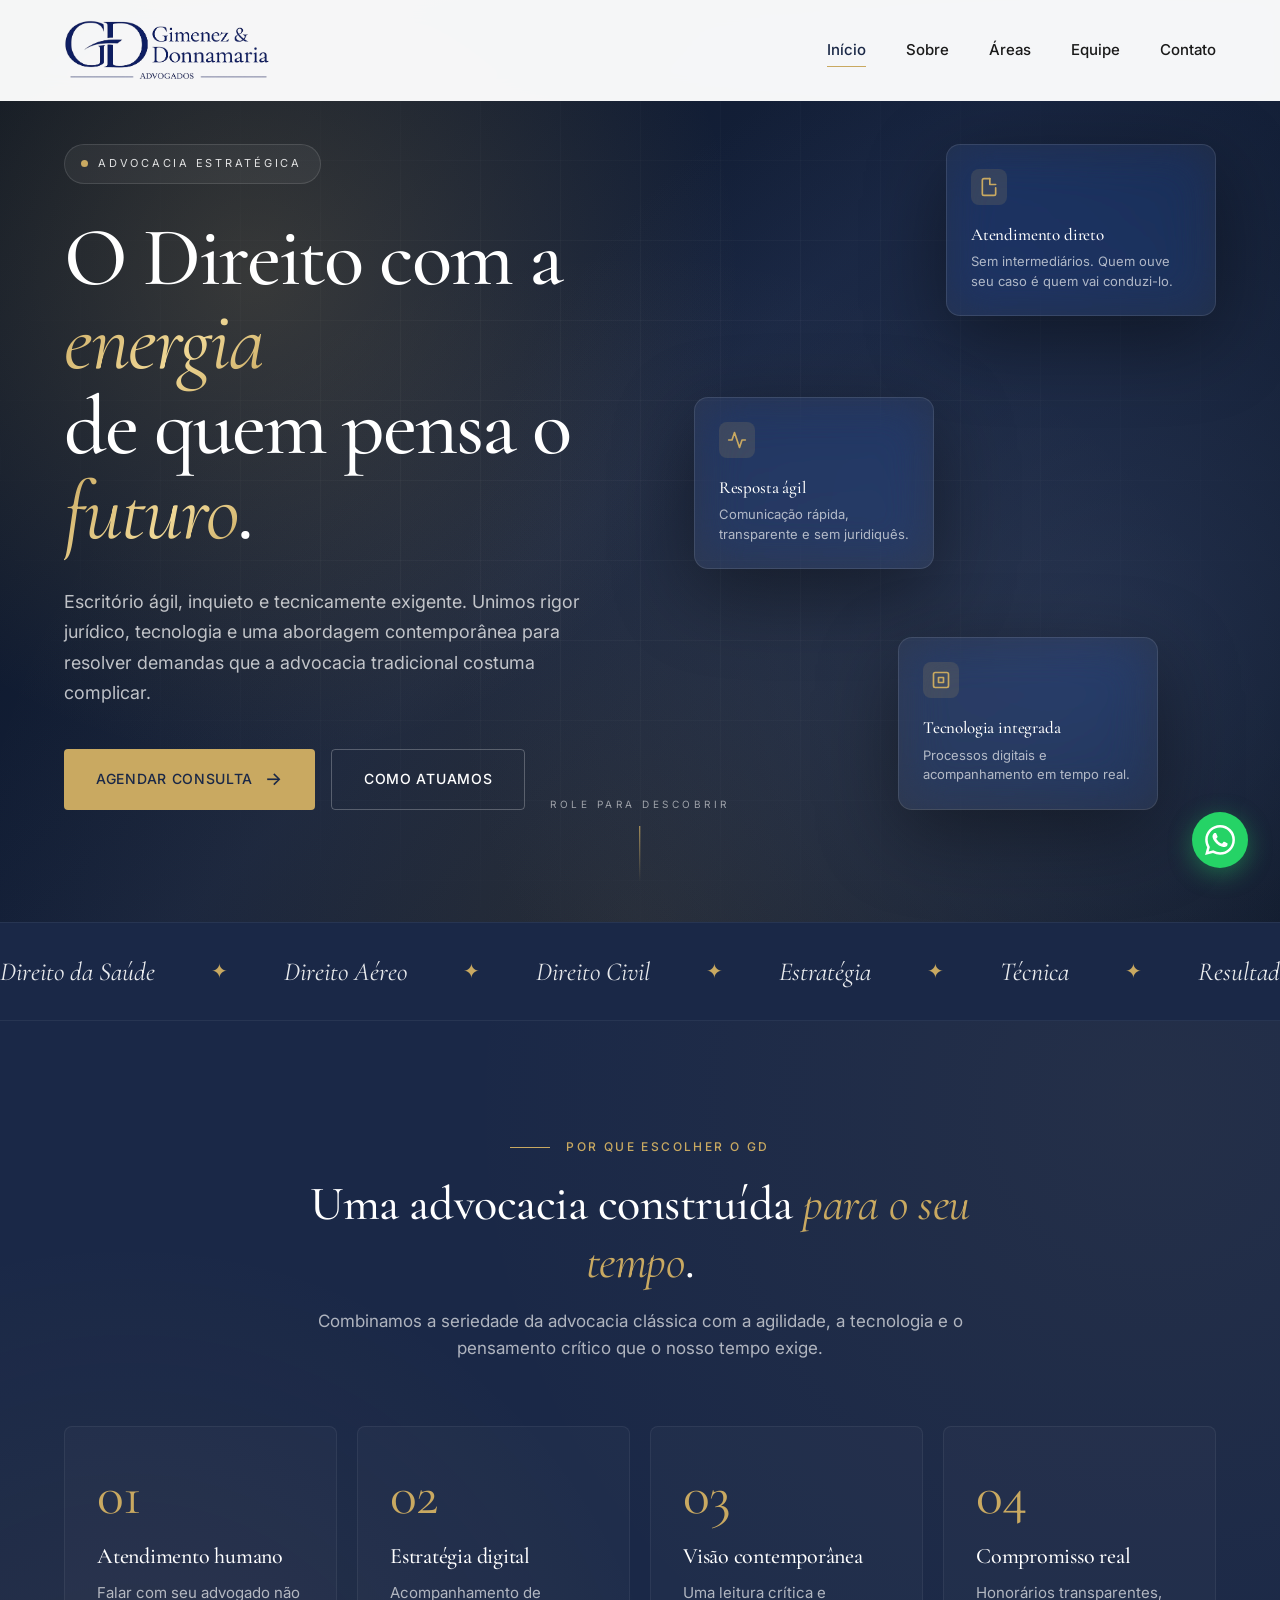
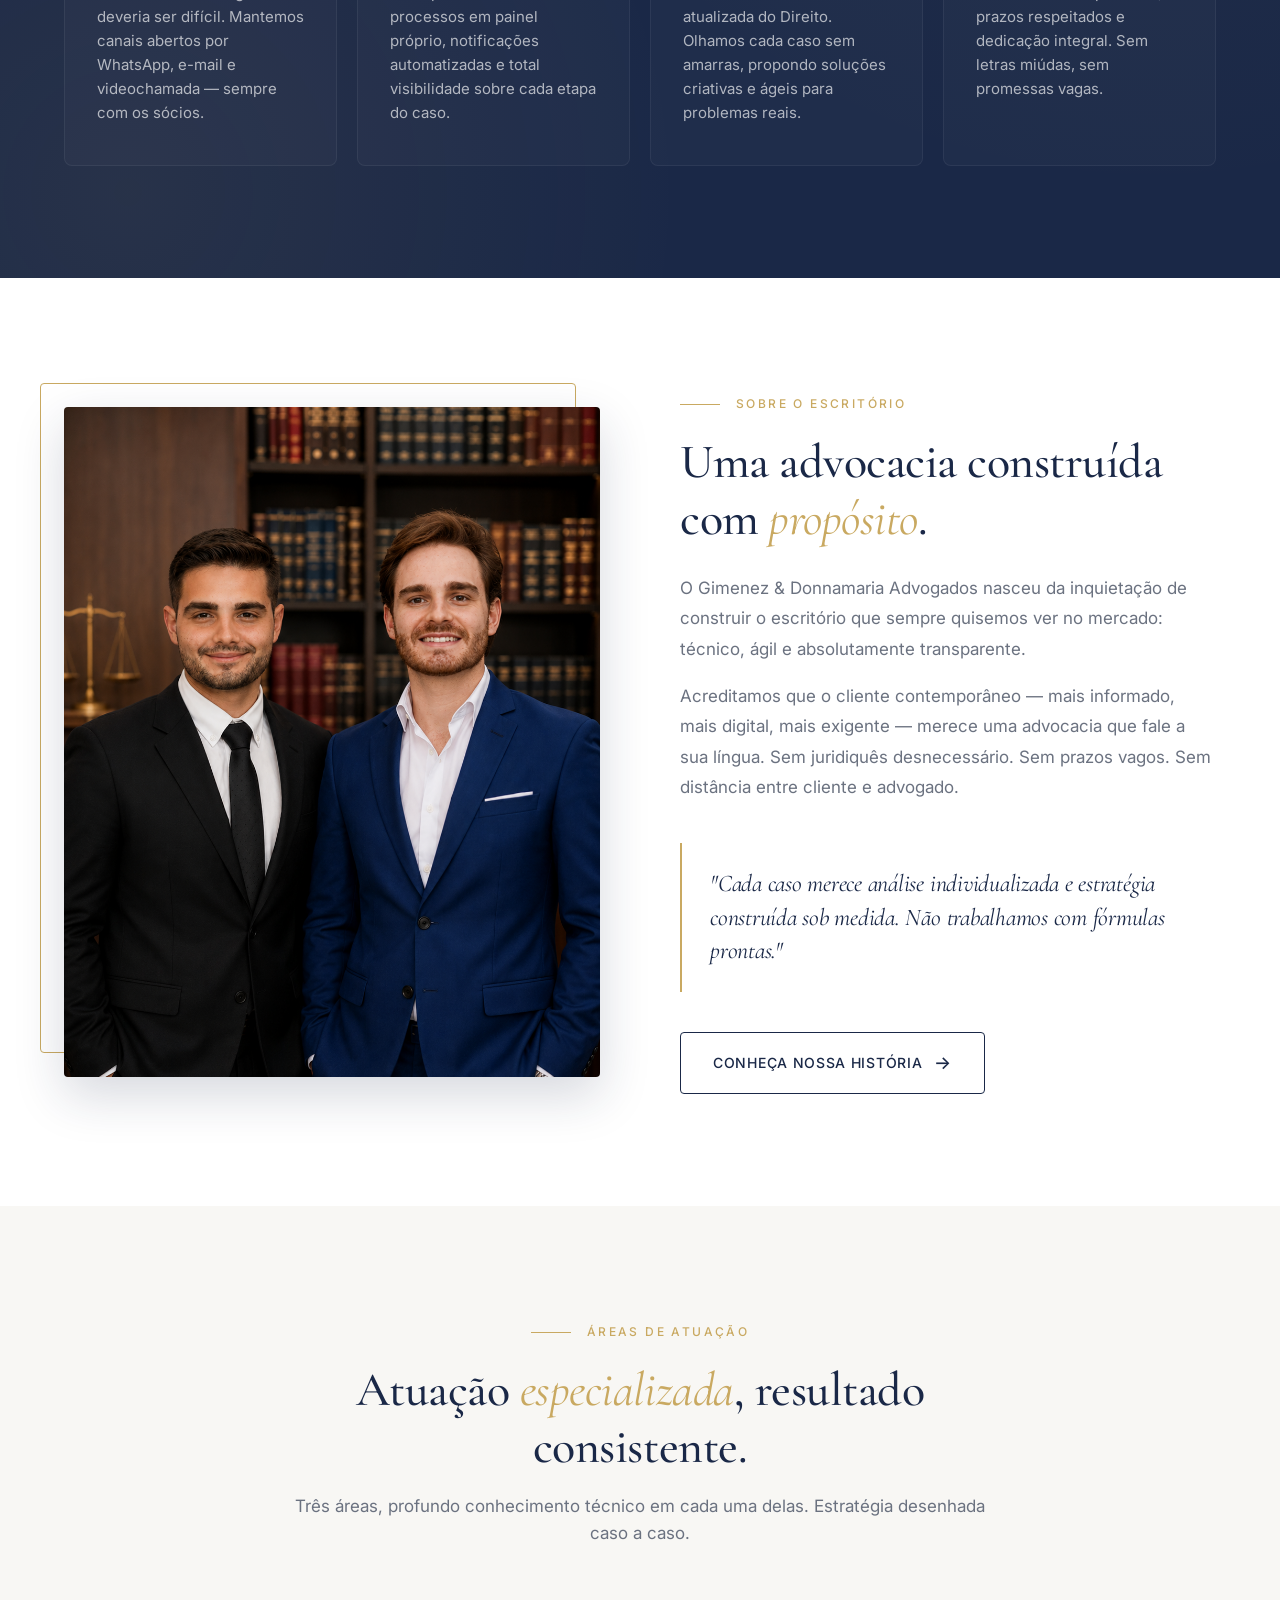
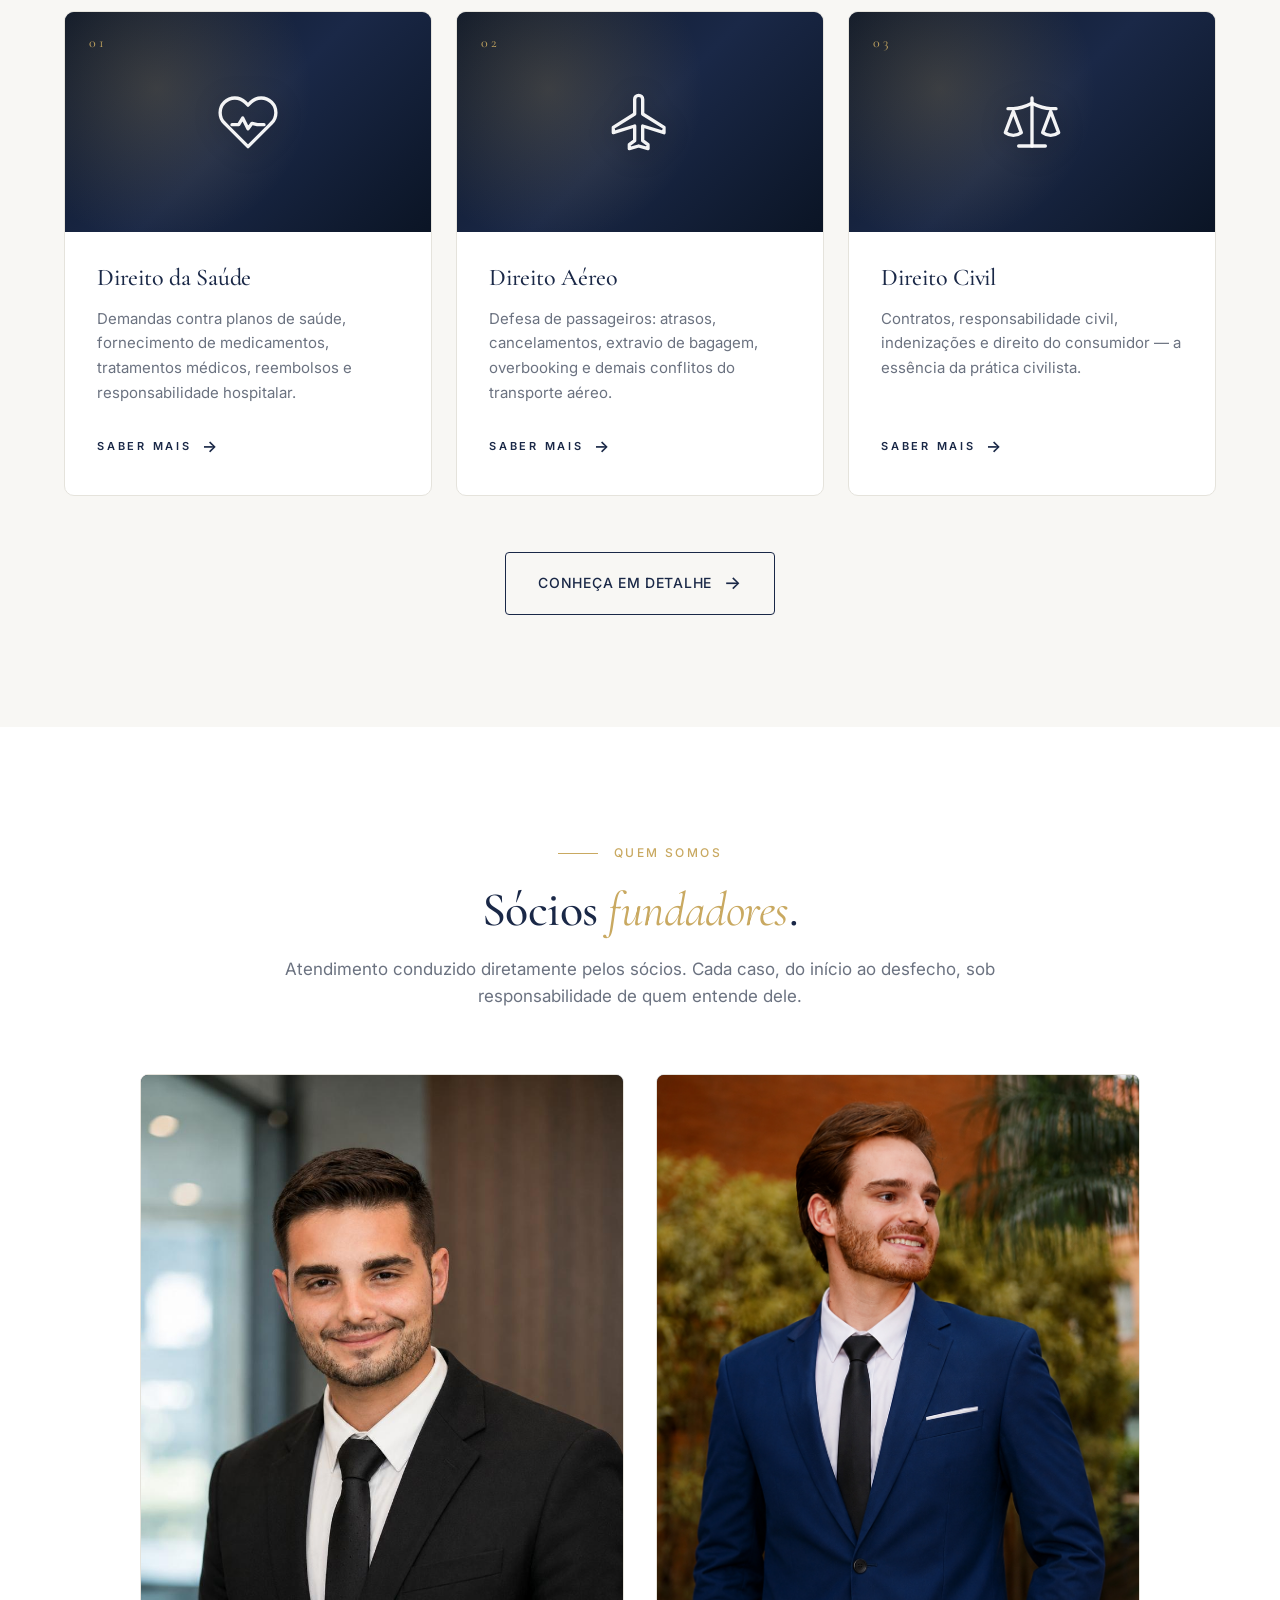
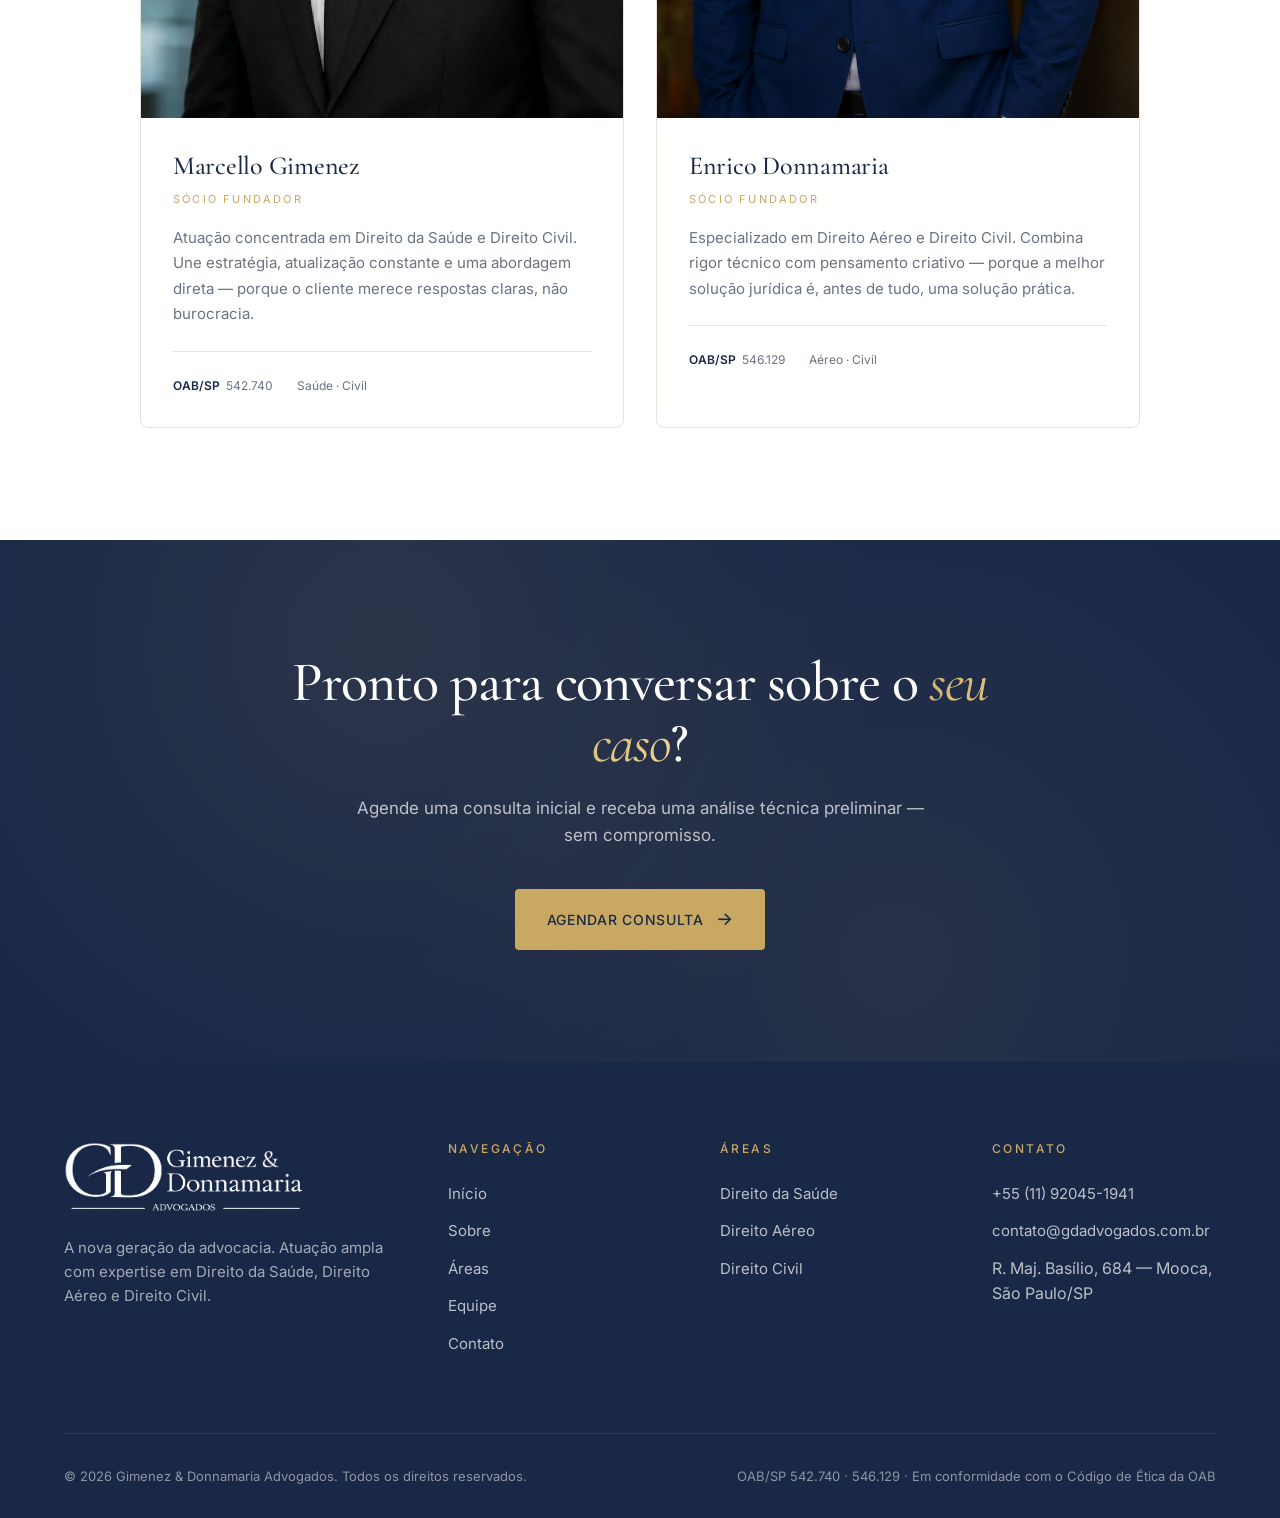
==== commit 6b618cb9: "Atualiza endereço, mapa e foco do Direito Civil - Endereço alterado para R. Maj. Basílio, 684 - Mooc" ====
--- a/index.html
+++ b/index.html
@@ -250,7 +250,7 @@
           </div>
           <div class="area-card-rich-body">
             <h3>Direito Civil</h3>
-            <p>Contratos, responsabilidade civil, direito do consumidor, família, sucessões e direito imobiliário &mdash; toda a esfera civil.</p>
+            <p>Contratos, responsabilidade civil, indenizações e direito do consumidor &mdash; a essência da prática civilista.</p>
             <span class="area-card-rich-link">Saber mais</span>
           </div>
         </a>
@@ -350,7 +350,7 @@
           <ul class="footer-links">
             <li><a href="tel:+5511920451941">+55 (11) 92045-1941</a></li>
             <li><a href="mailto:contato@gdadvogados.com.br">contato@gdadvogados.com.br</a></li>
-            <li>Av. Paulista, 1000 — São Paulo/SP</li>
+            <li>R. Maj. Basílio, 684 — Mooca, São Paulo/SP</li>
           </ul>
         </div>
       </div>
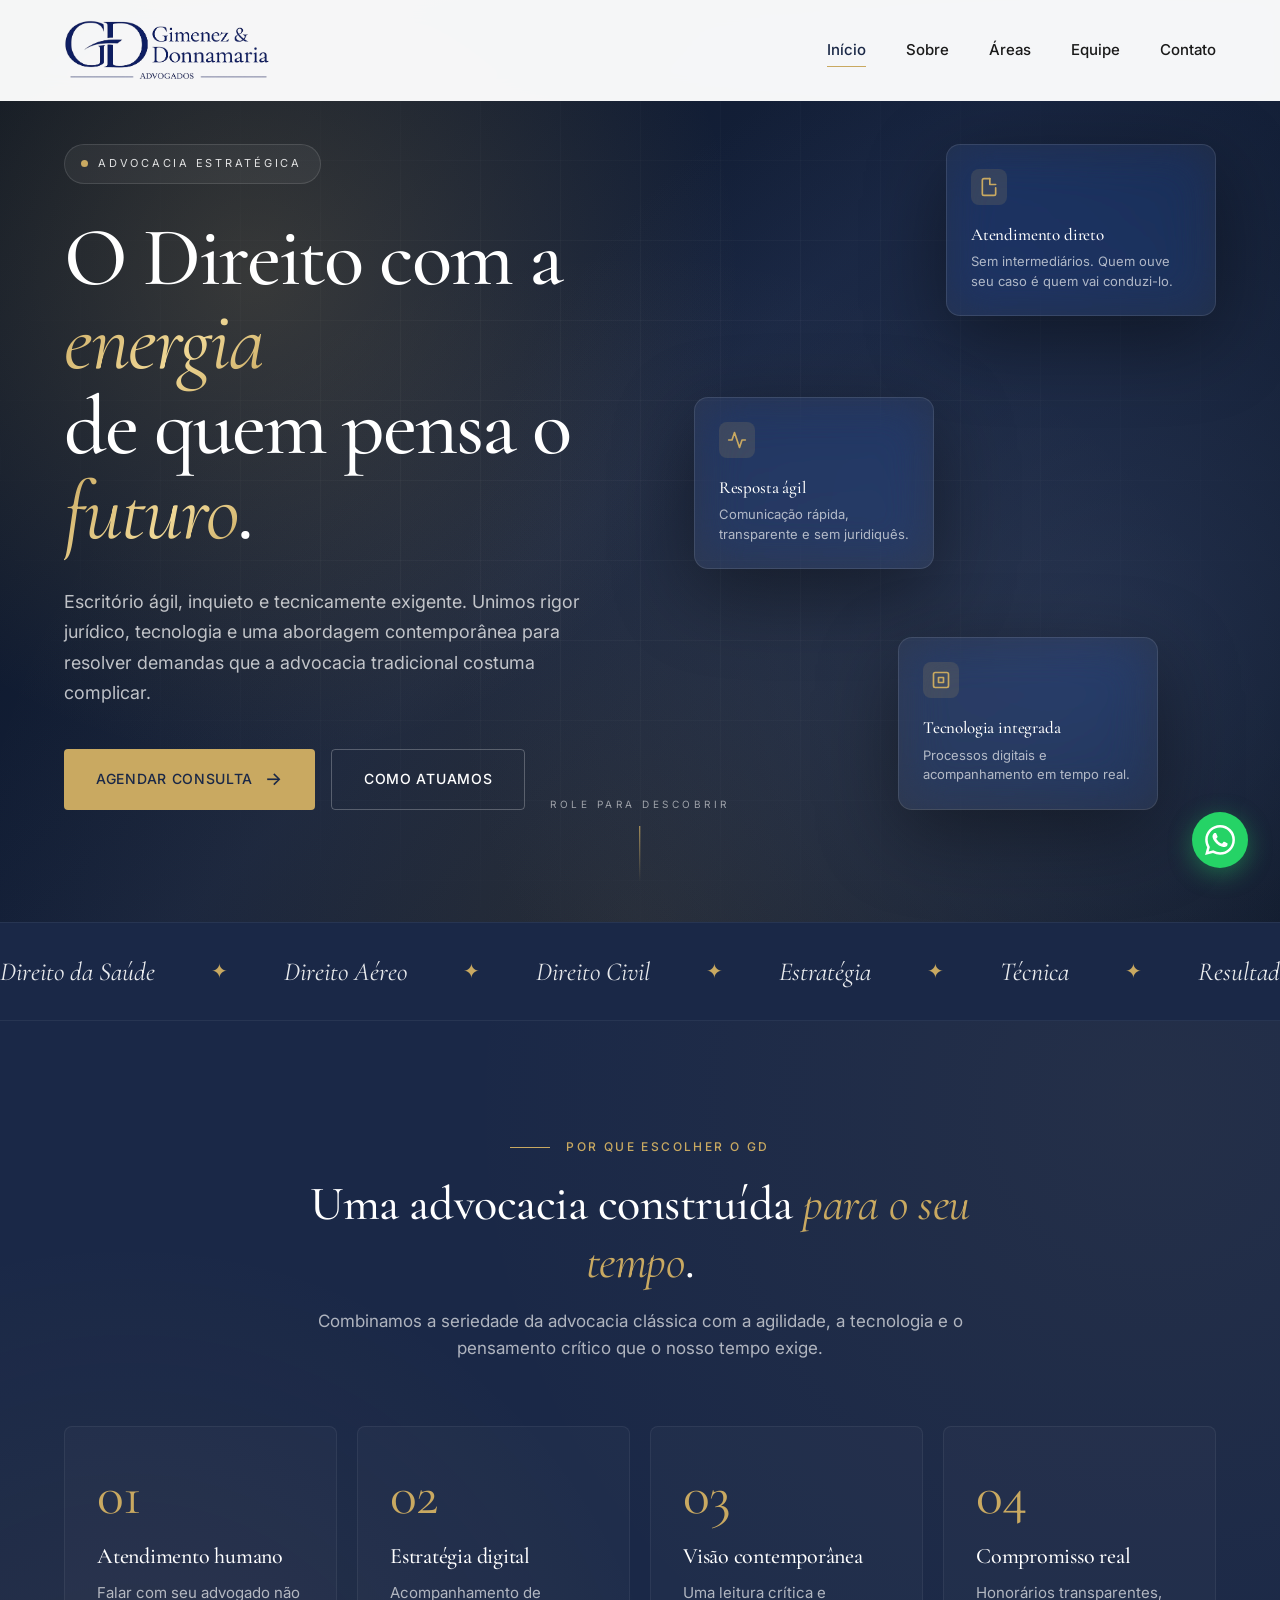
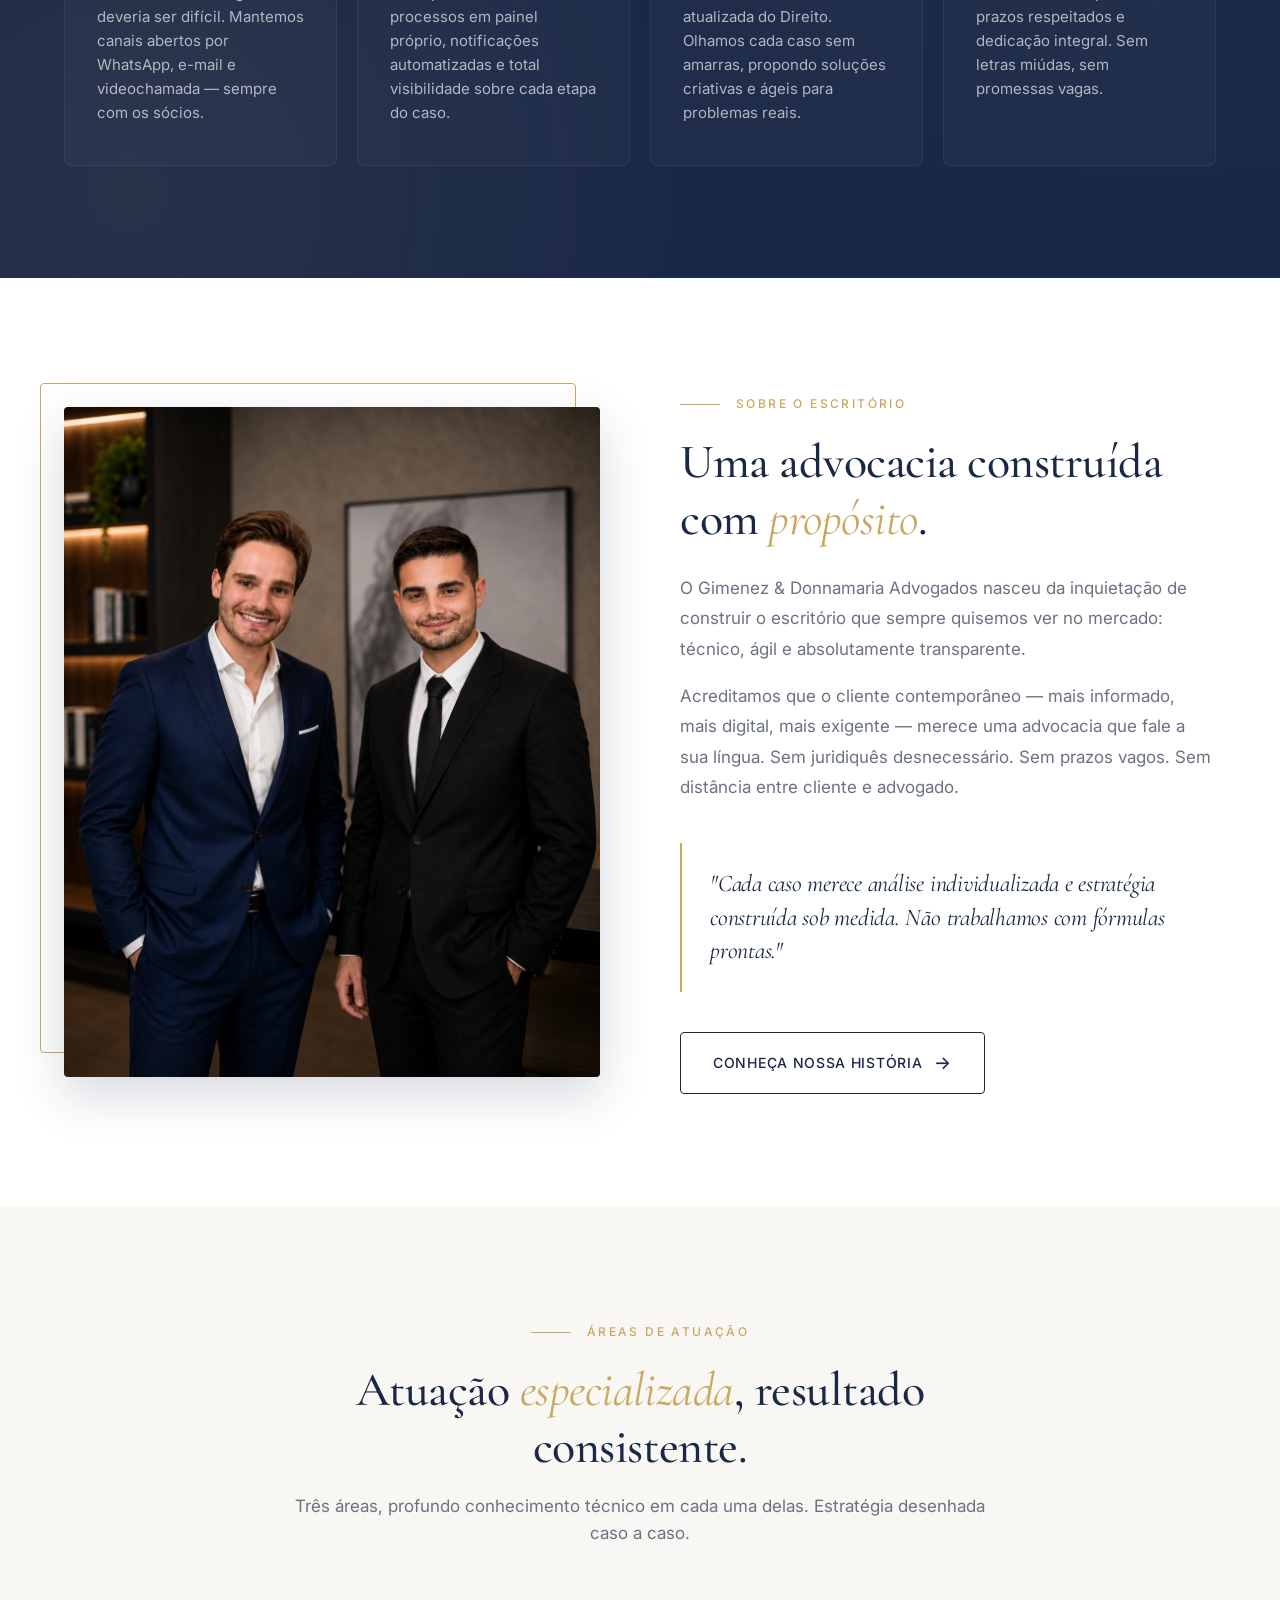
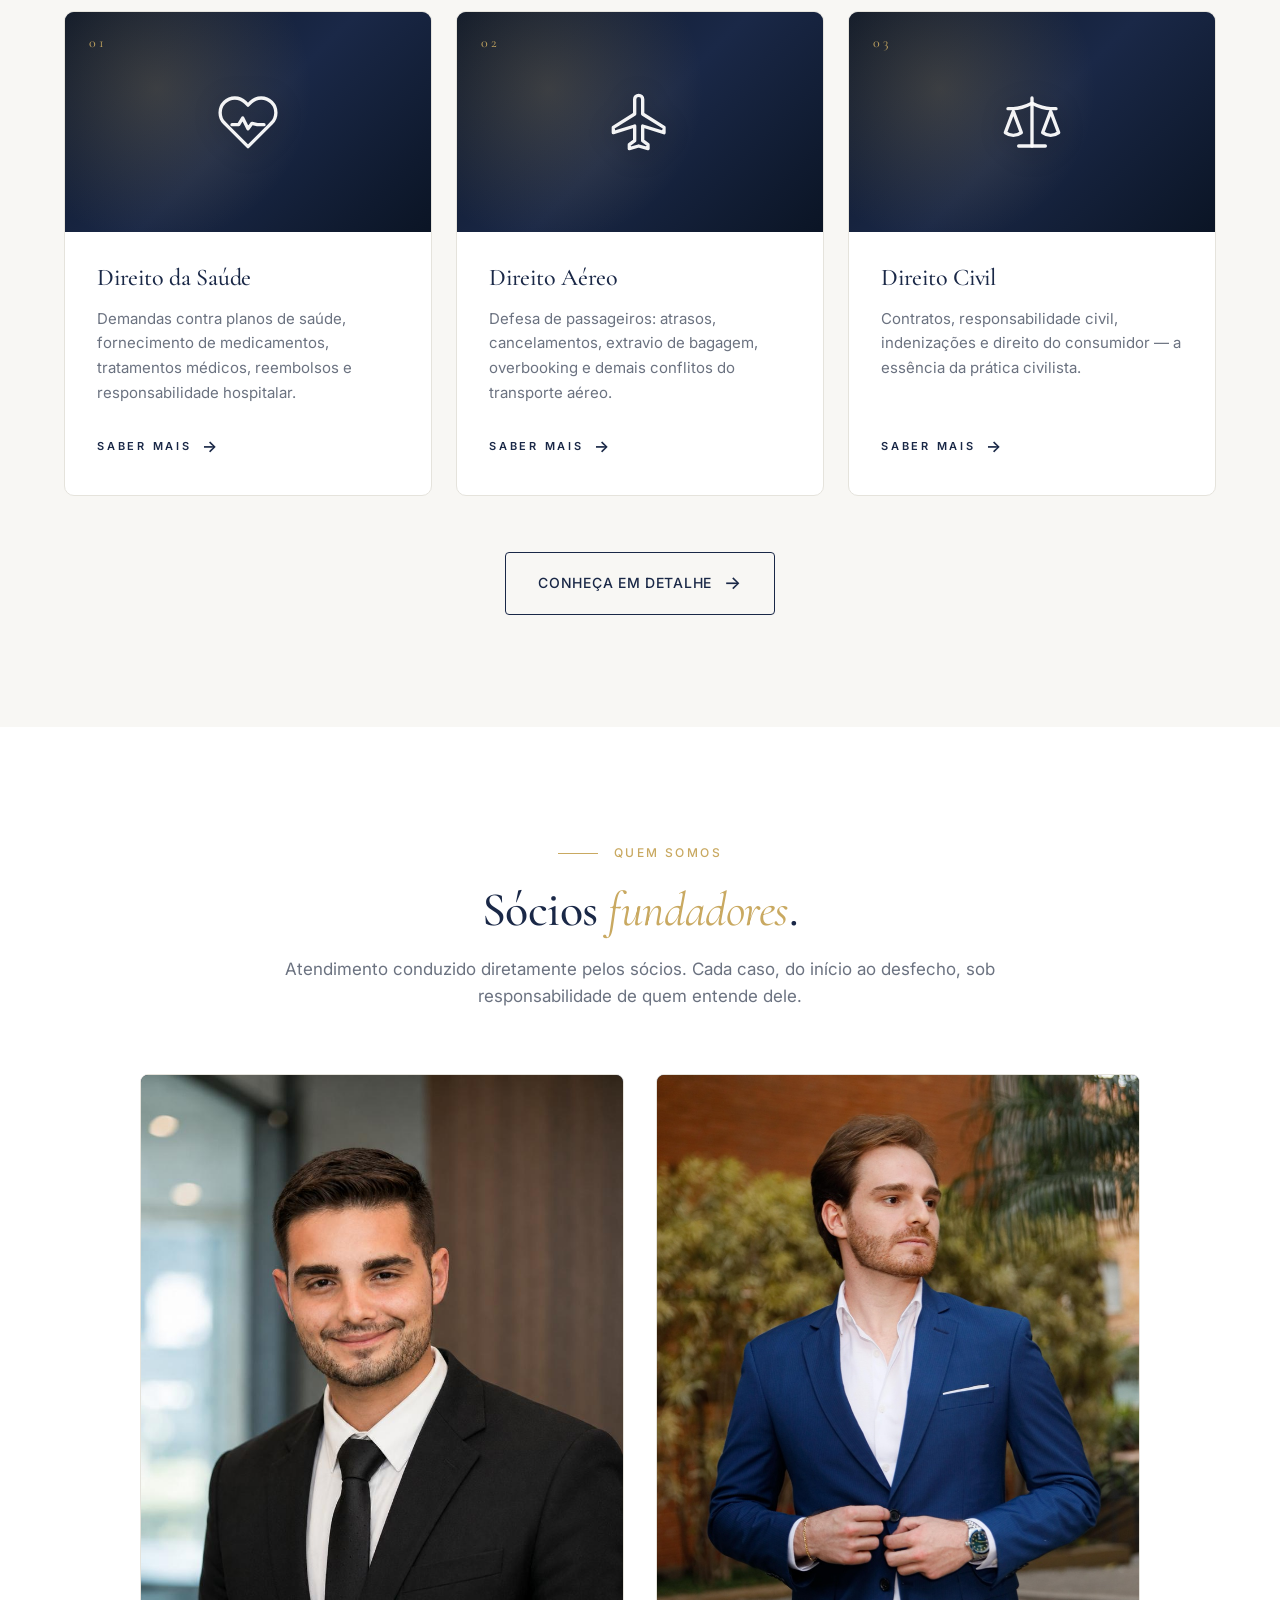
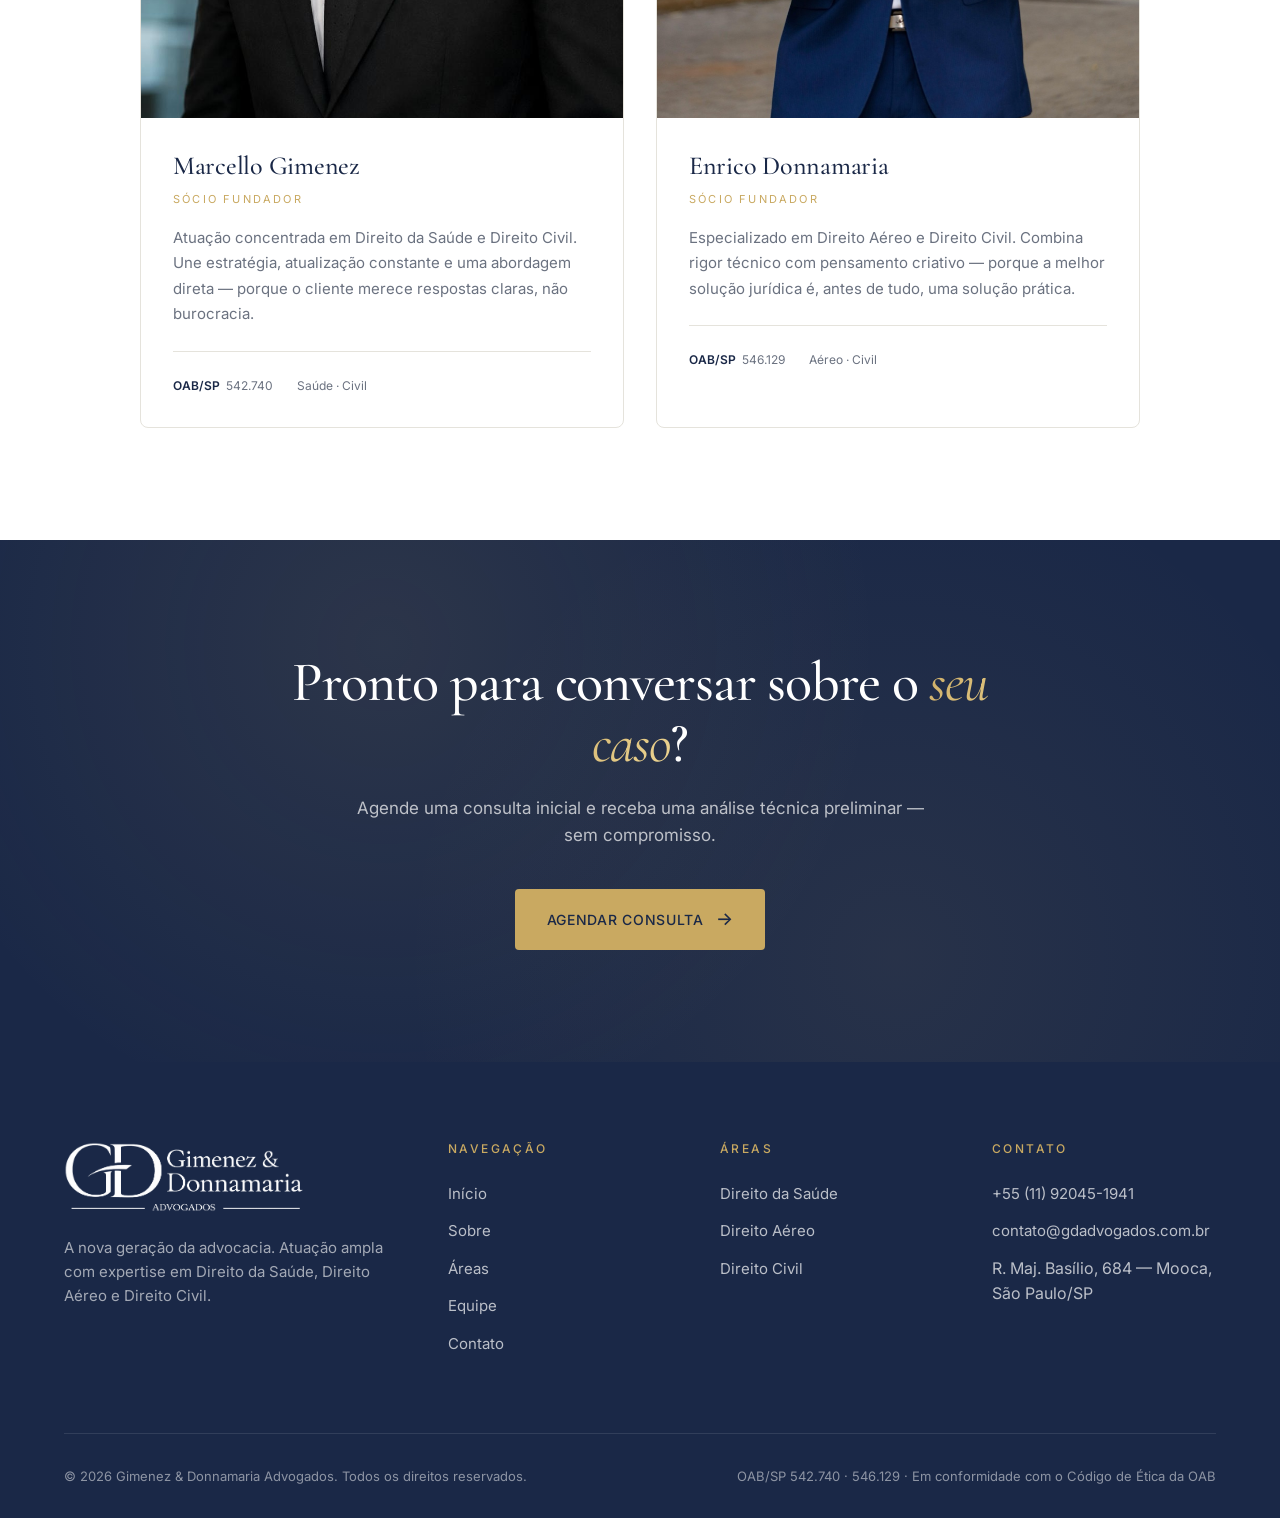
==== commit ef337a87: "Atualiza foto do Enrico Donnamaria Nova foto profissional do Enrico, redimensionada e otimizada para" ====
--- a/index.html
+++ b/index.html
@@ -289,7 +289,7 @@
 
         <div class="team-card-modern reveal">
           <div class="team-photo-modern">
-            <img src="assets/enrico.png" alt="Enrico Donnamaria — Sócio fundador">
+            <img src="assets/enrico.jpg" alt="Enrico Donnamaria — Sócio fundador">
           </div>
           <div class="team-info">
             <h3>Enrico Donnamaria</h3>
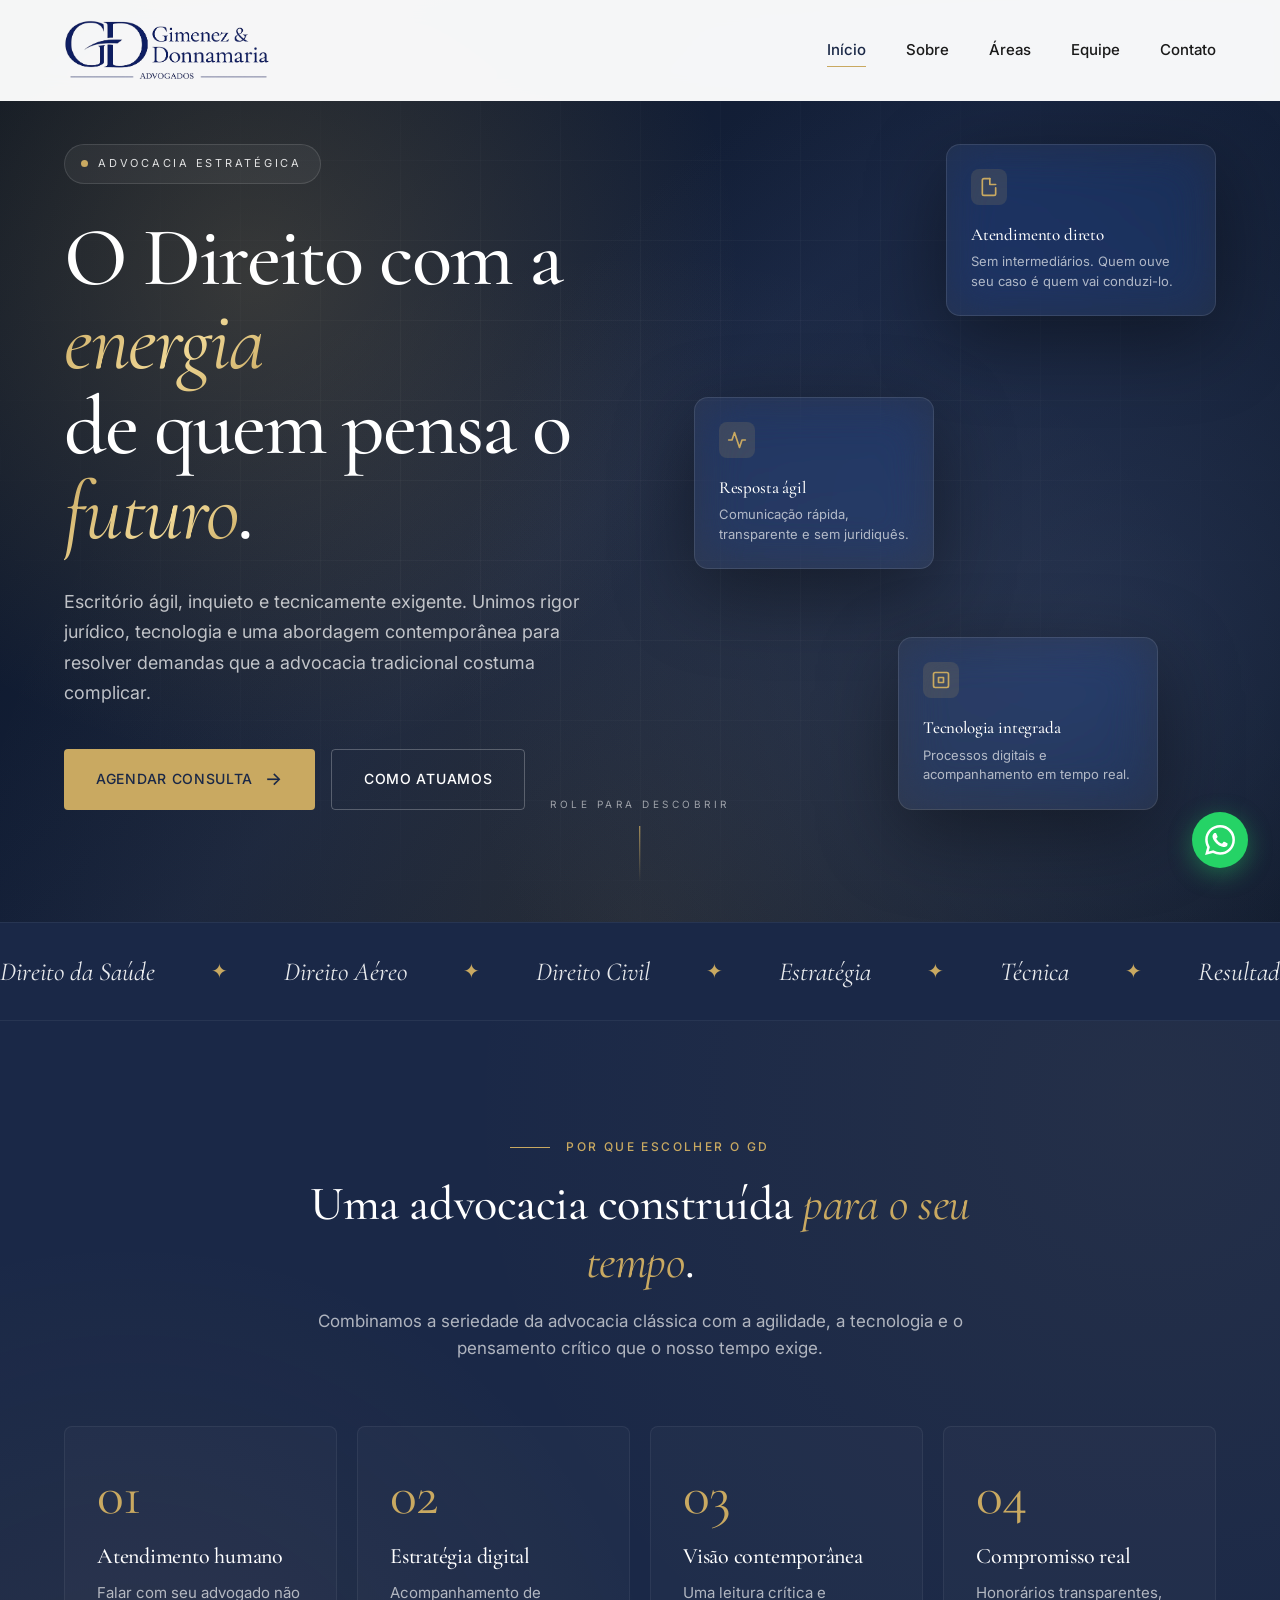
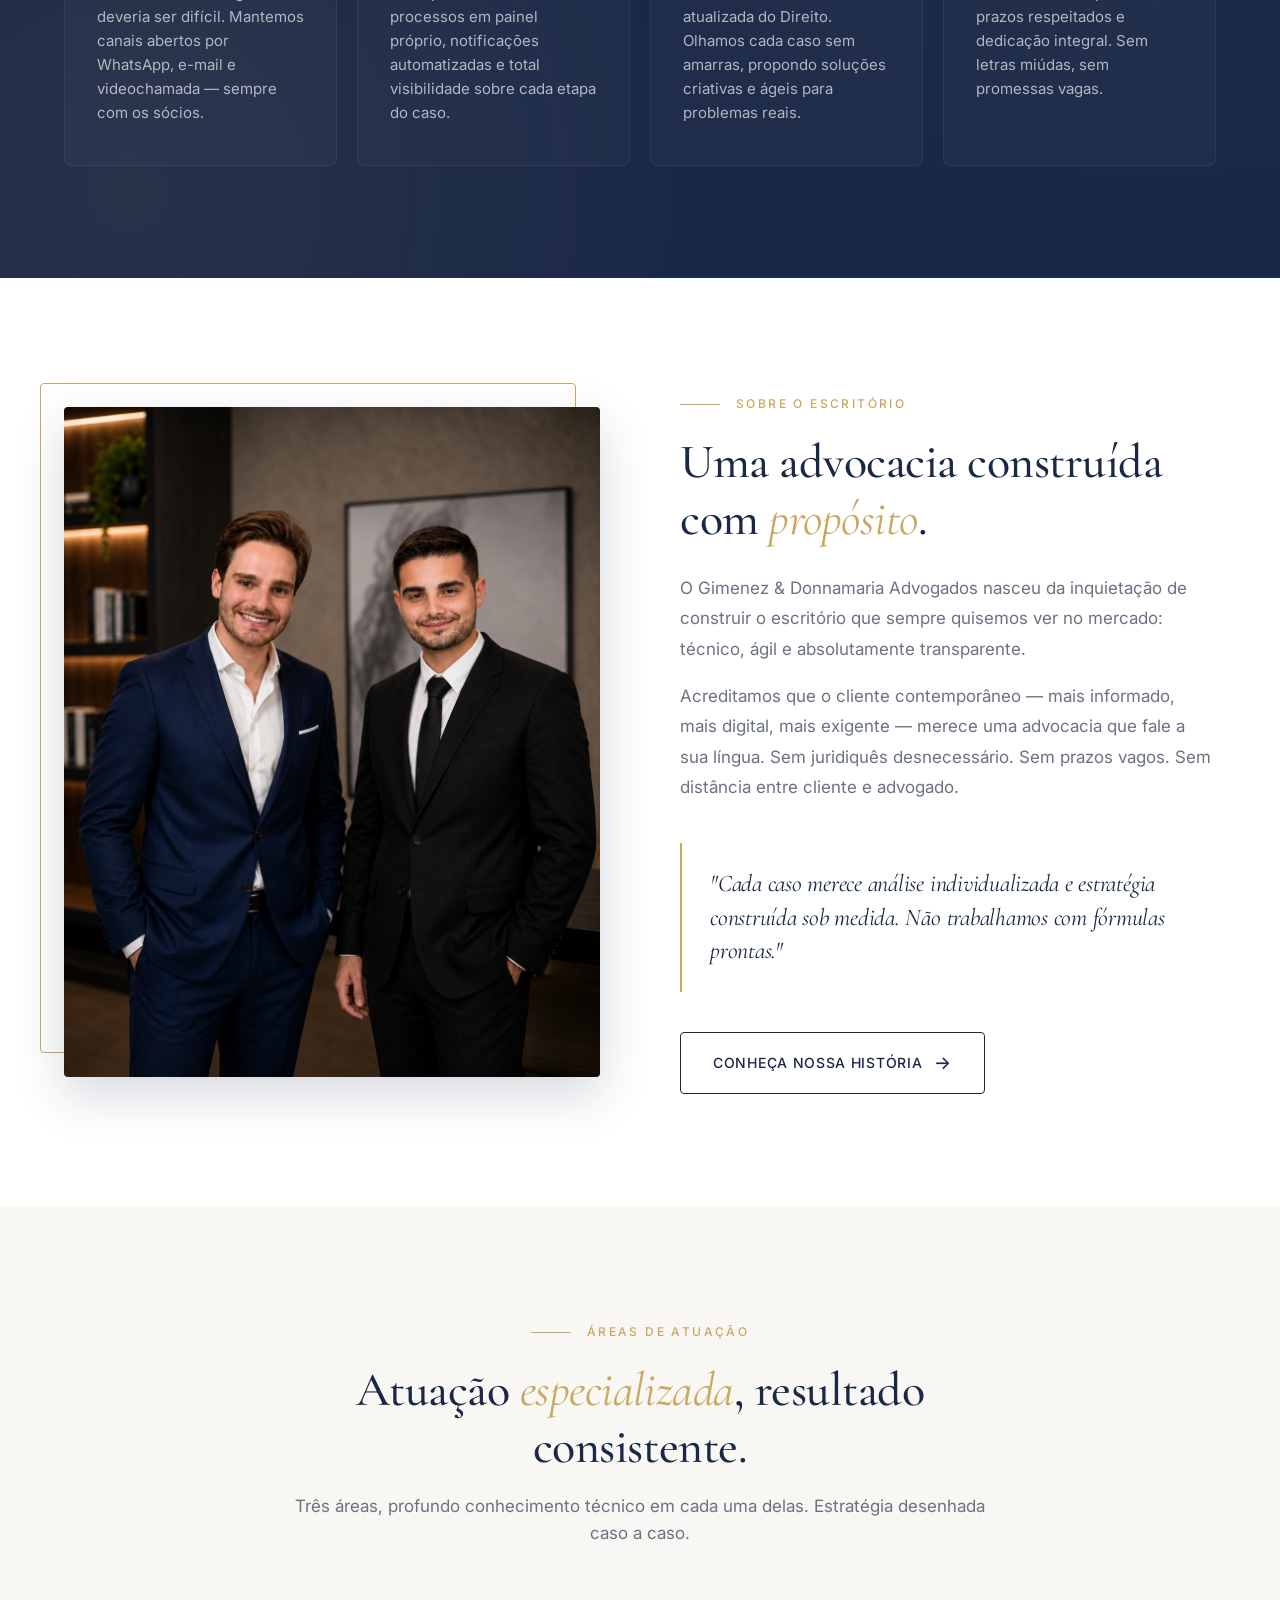
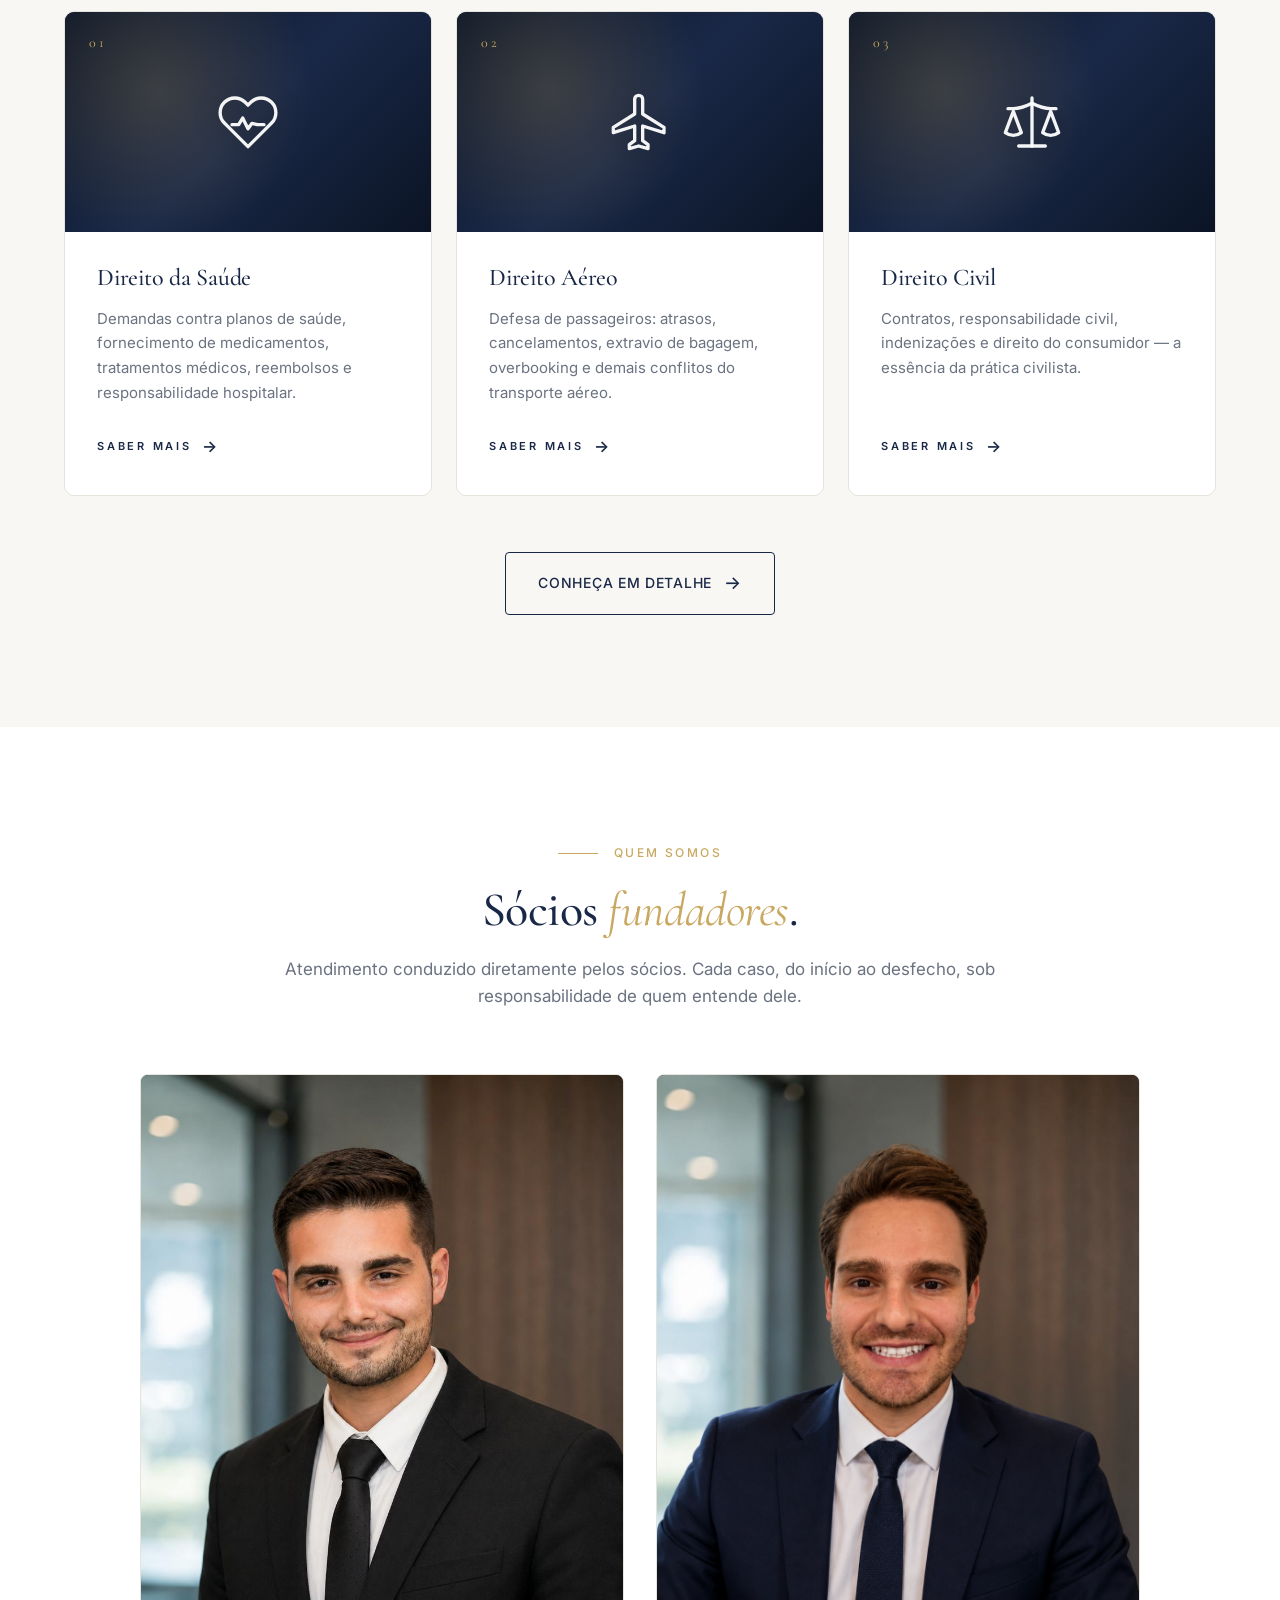
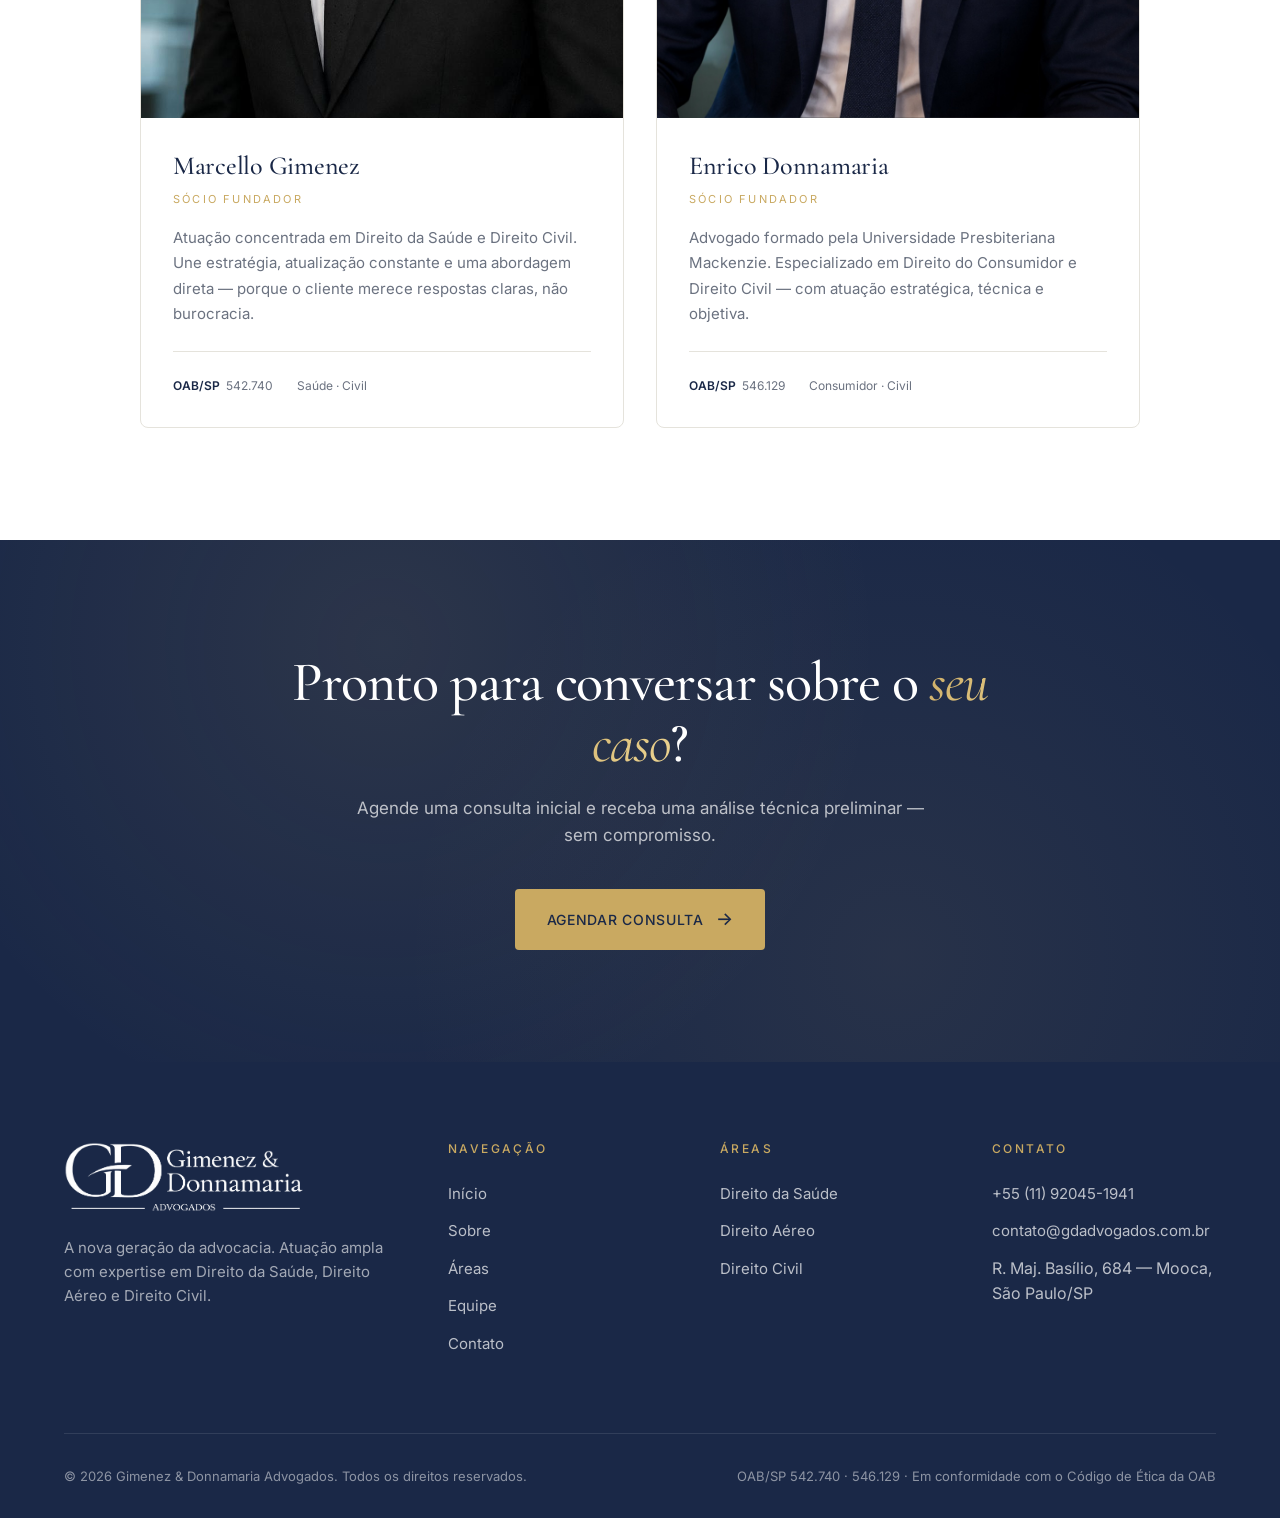
==== commit e60e7ea0: "Atualiza bio e especialidade do Enrico Donnamaria - Formação: Universidade Presbiteriana Mackenzie -" ====
--- a/index.html
+++ b/index.html
@@ -294,10 +294,10 @@
           <div class="team-info">
             <h3>Enrico Donnamaria</h3>
             <span class="team-role">Sócio fundador</span>
-            <p>Especializado em Direito Aéreo e Direito Civil. Combina rigor técnico com pensamento criativo &mdash; porque a melhor solução jurídica é, antes de tudo, uma solução prática.</p>
+            <p>Advogado formado pela Universidade Presbiteriana Mackenzie. Especializado em Direito do Consumidor e Direito Civil &mdash; com atuação estratégica, técnica e objetiva.</p>
             <div class="team-meta">
               <span><strong>OAB/SP</strong> 546.129</span>
-              <span>Aéreo &middot; Civil</span>
+              <span>Consumidor &middot; Civil</span>
             </div>
           </div>
         </div>
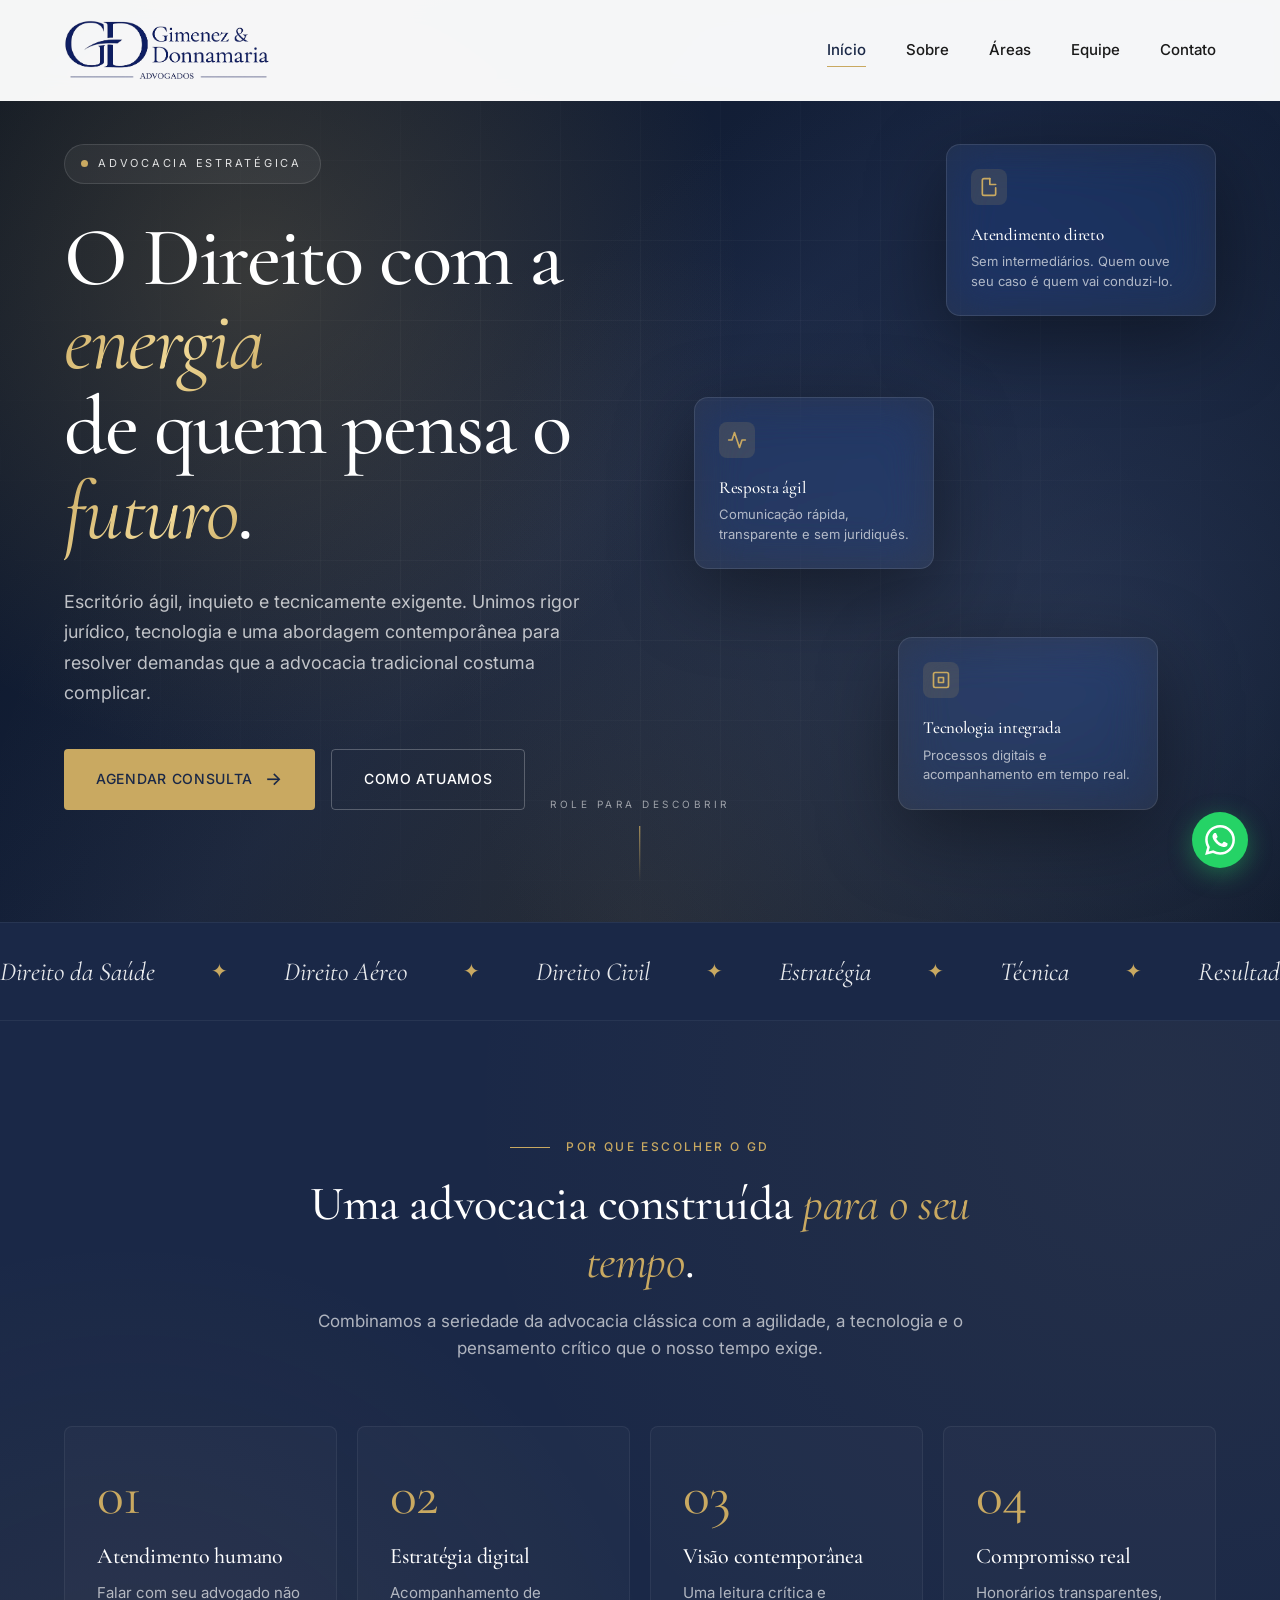
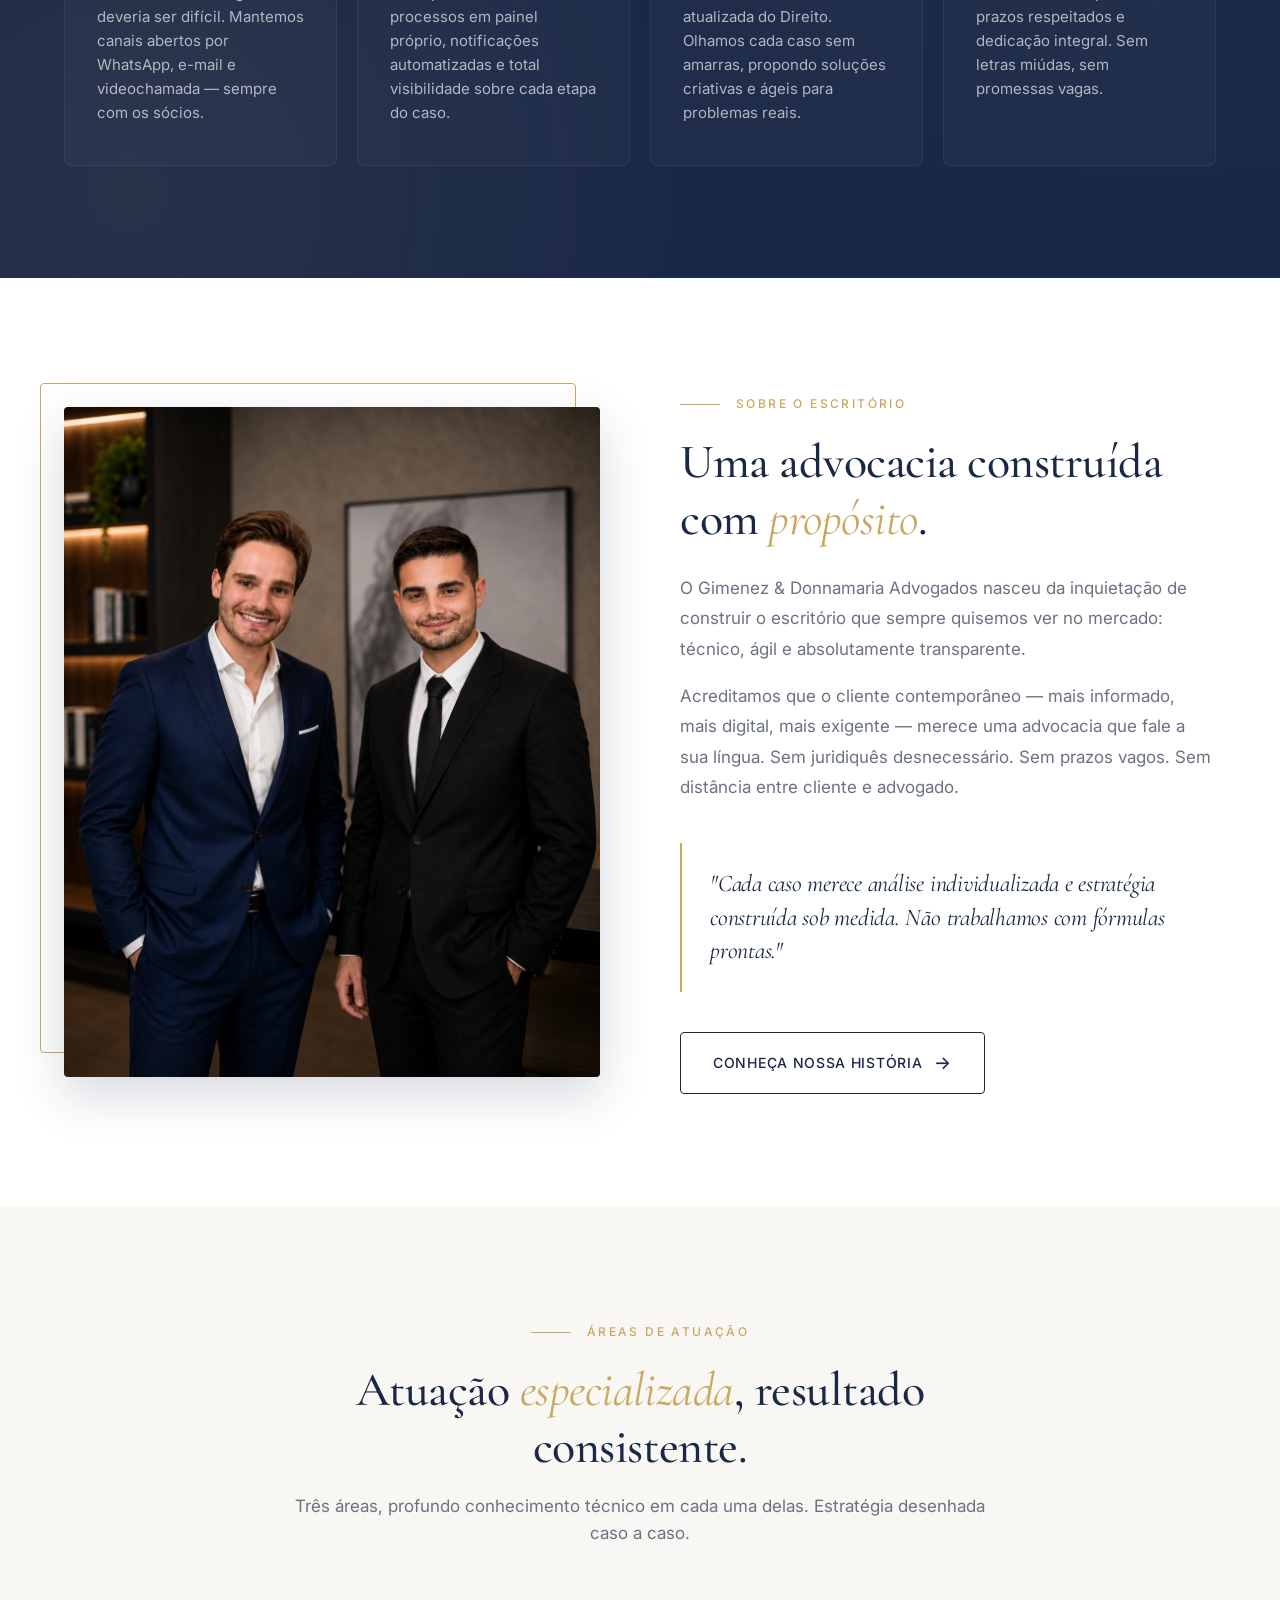
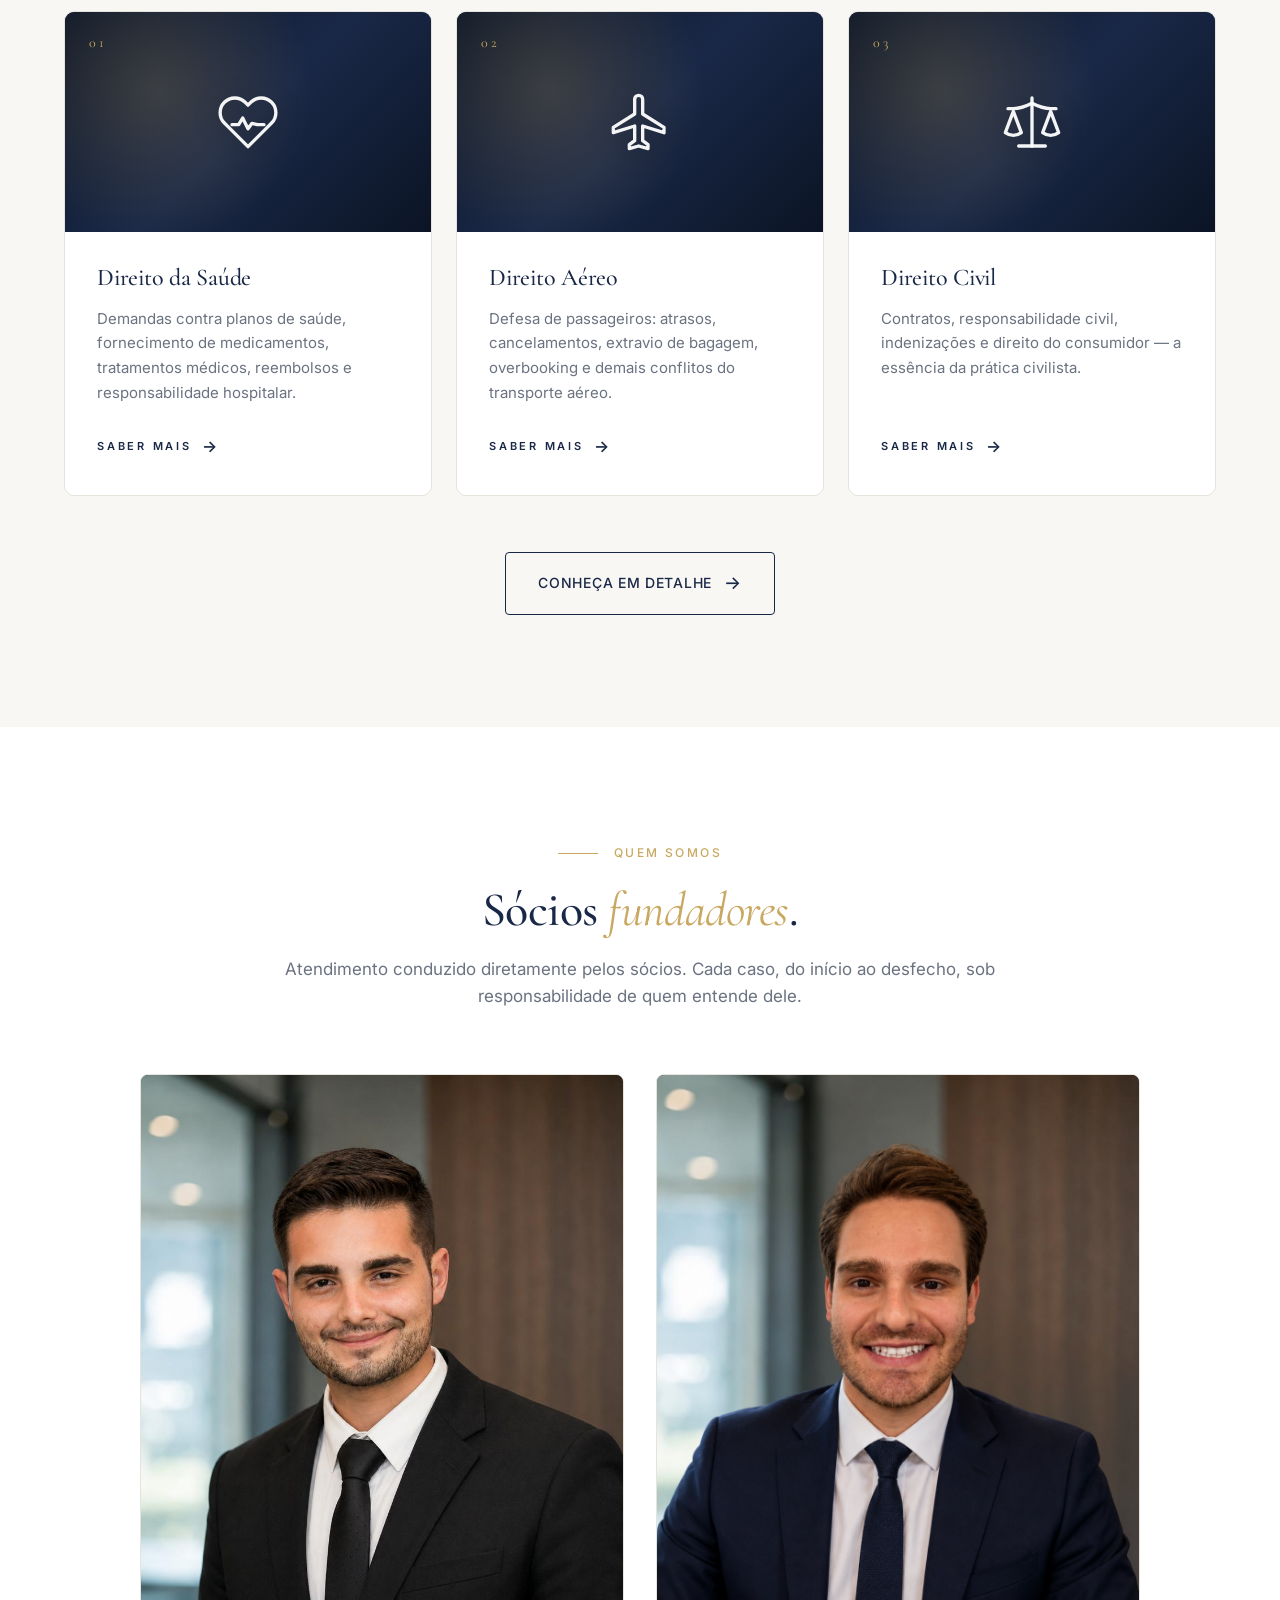
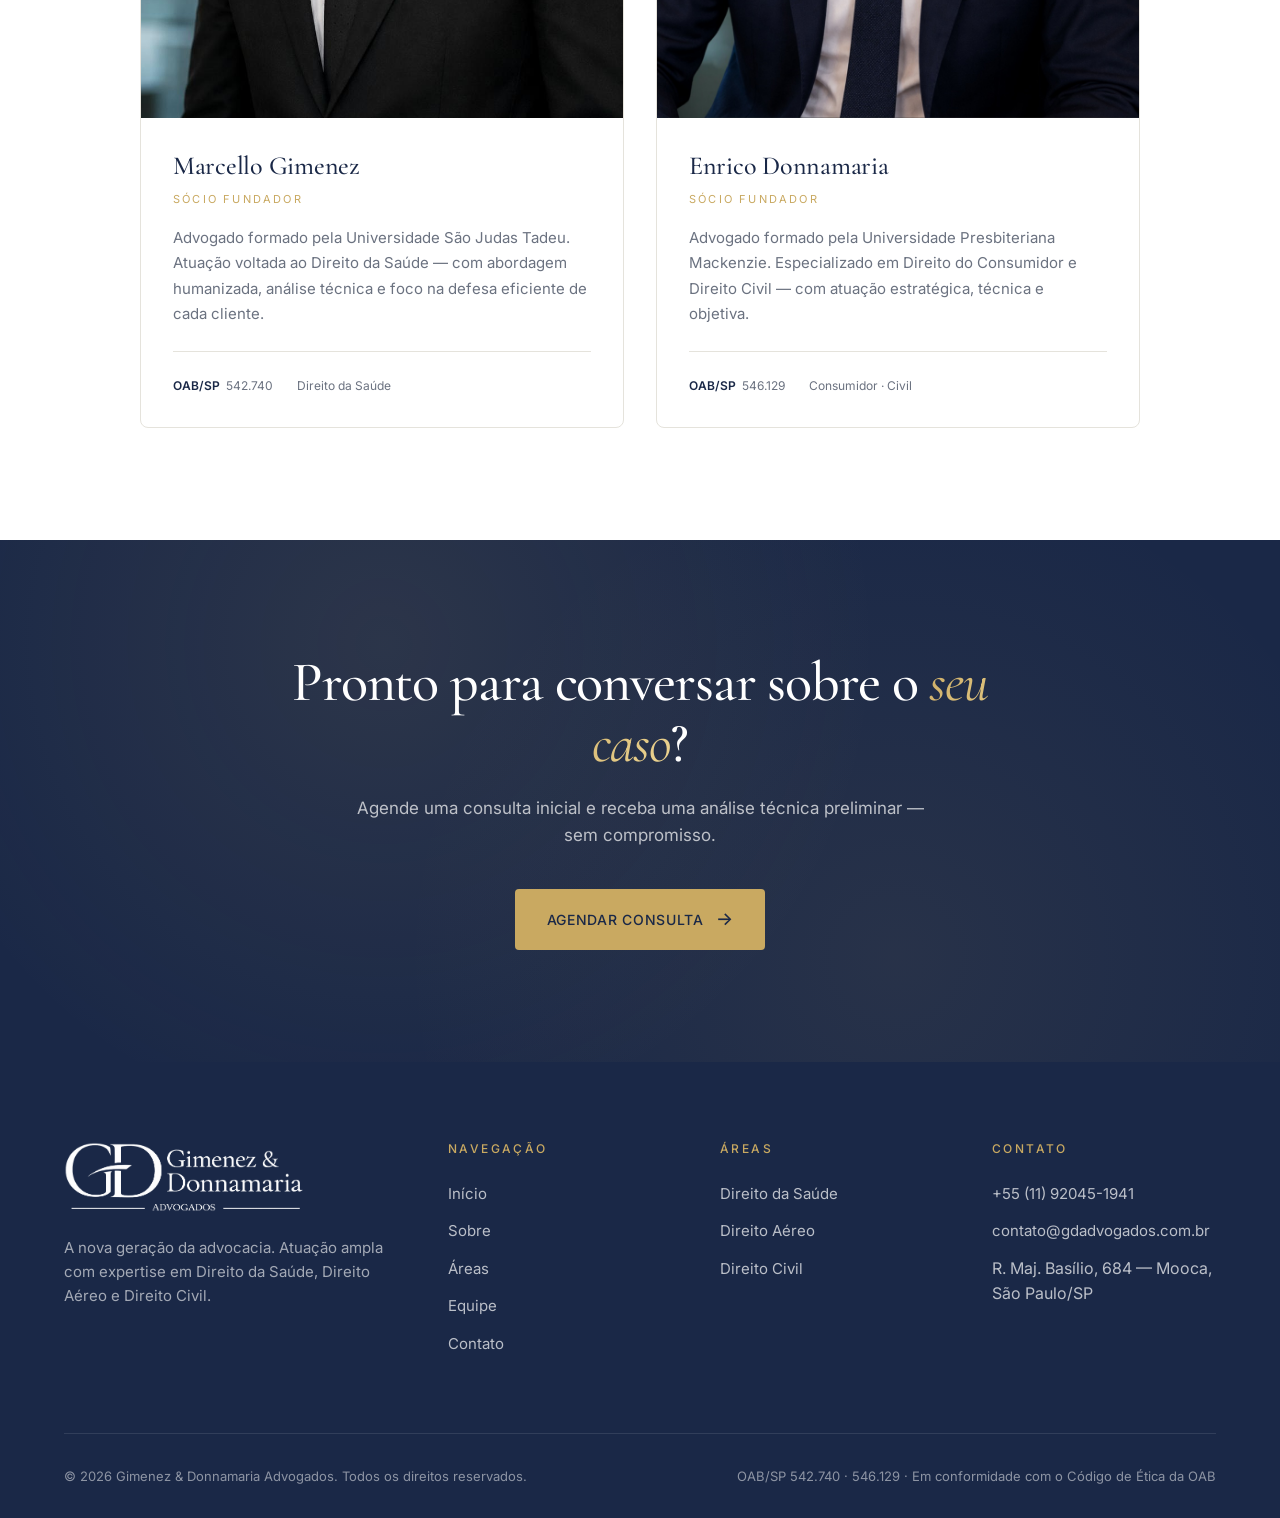
==== commit f74cb9d2: "Atualiza bio e especialidade do Marcello Gimenez - Formação: Universidade São Judas Tadeu - Especial" ====
--- a/index.html
+++ b/index.html
@@ -279,10 +279,10 @@
           <div class="team-info">
             <h3>Marcello Gimenez</h3>
             <span class="team-role">Sócio fundador</span>
-            <p>Atuação concentrada em Direito da Saúde e Direito Civil. Une estratégia, atualização constante e uma abordagem direta &mdash; porque o cliente merece respostas claras, não burocracia.</p>
+            <p>Advogado formado pela Universidade São Judas Tadeu. Atuação voltada ao Direito da Saúde &mdash; com abordagem humanizada, análise técnica e foco na defesa eficiente de cada cliente.</p>
             <div class="team-meta">
               <span><strong>OAB/SP</strong> 542.740</span>
-              <span>Saúde &middot; Civil</span>
+              <span>Direito da Saúde</span>
             </div>
           </div>
         </div>
